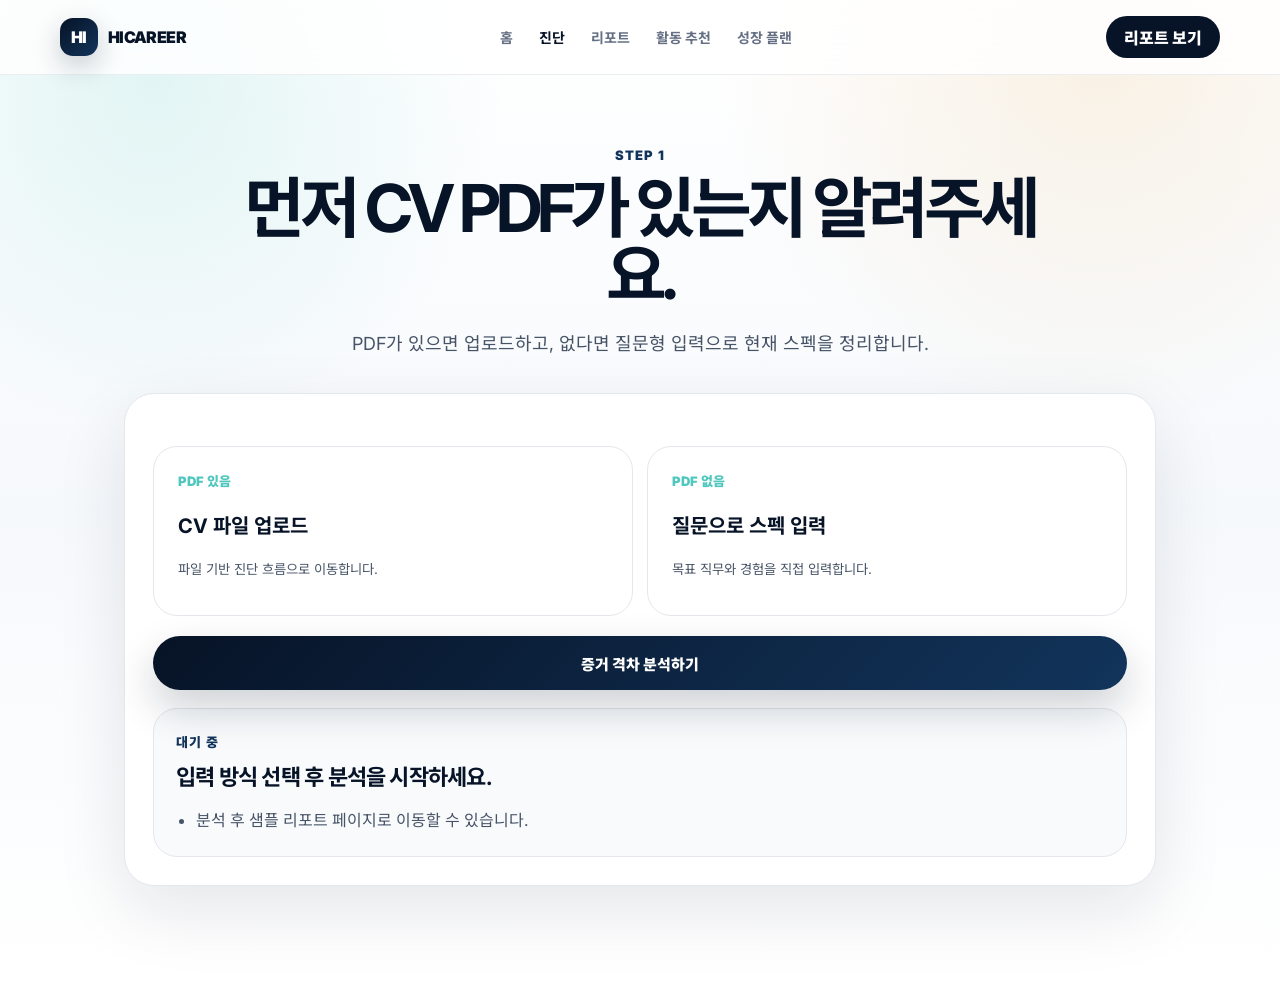
==== diagnosis.html @ 778fda03 "Split HICAREER into product pages" ====
<!doctype html>
<html lang="ko">
  <head>
    <meta charset="UTF-8" />
    <meta name="viewport" content="width=device-width, initial-scale=1.0" />
    <title>진단 시작 | HICAREER</title>
    <link rel="preconnect" href="https://fonts.googleapis.com" />
    <link rel="preconnect" href="https://fonts.gstatic.com" crossorigin />
    <link href="https://fonts.googleapis.com/css2?family=Inter:wght@400;500;600;700;800&family=Noto+Sans+KR:wght@400;500;700;800&display=swap" rel="stylesheet" />
    <link rel="stylesheet" href="styles.css" />
  </head>
  <body>
    <header class="site-header">
      <nav class="nav">
        <a class="brand" href="index.html"><span class="brand-mark">HI</span><span>HICAREER</span></a>
        <div class="nav-links">
          <a href="index.html">홈</a><a class="active" href="diagnosis.html">진단</a><a href="report.html">리포트</a><a href="opportunities.html">활동 추천</a><a href="plan.html">성장 플랜</a>
        </div>
        <a class="nav-cta" href="report.html">리포트 보기</a>
      </nav>
    </header>

    <main class="page-shell">
      <section class="page-title">
        <span class="eyebrow">Step 1</span>
        <h1>먼저 CV PDF가 있는지 알려주세요.</h1>
        <p>PDF가 있으면 업로드하고, 없다면 질문형 입력으로 현재 스펙을 정리합니다.</p>
      </section>

      <section class="diagnosis-panel">
        <div class="choice-grid" id="choiceGrid">
          <button class="choice-card" id="hasPdfButton" type="button"><span>PDF 있음</span><strong>CV 파일 업로드</strong><small>파일 기반 진단 흐름으로 이동합니다.</small></button>
          <button class="choice-card" id="noPdfButton" type="button"><span>PDF 없음</span><strong>질문으로 스펙 입력</strong><small>목표 직무와 경험을 직접 입력합니다.</small></button>
        </div>

        <div class="input-mode" id="pdfMode">
          <div class="mode-header"><div><span class="step-label">Step 2A</span><h3>CV PDF 업로드</h3></div><button class="text-button" id="backFromPdf" type="button">다시 선택</button></div>
          <label class="upload-box" for="cvFile"><input id="cvFile" type="file" accept="application/pdf,.pdf" /><span class="upload-icon">PDF</span><strong id="fileName">이력서 또는 CV 파일을 올려주세요.</strong><small>데모에서는 업로드 상태를 기준으로 다음 단계로 이동합니다.</small></label>
        </div>

        <div class="input-mode" id="manualMode">
          <div class="mode-header"><div><span class="step-label">Step 2B</span><h3>스펙 질문 입력</h3></div><button class="text-button" id="backFromManual" type="button">다시 선택</button></div>
          <div class="question-grid">
            <label>목표 직무<input id="roleInput" type="text" placeholder="예: AI 엔지니어, 프론트엔드 개발자, 마케터" /></label>
            <label>전공/교육<input id="educationInput" type="text" placeholder="예: 컴퓨터공학, 데이터 분석 부트캠프" /></label>
            <label>프로젝트·논문·오픈소스<textarea id="projectInput" placeholder="직무 역량을 증명하는 결과물과 성과를 적어주세요."></textarea></label>
            <label>인턴/실무 경험<textarea id="workInput" placeholder="회사, 역할, 기여도, 사용 도구, 정량 성과를 적어주세요."></textarea></label>
            <label>대외활동·공모전·봉사<textarea id="activityInput" placeholder="직무와 연결되는 활동, 수상, 운영 경험을 적어주세요."></textarea></label>
            <label>본인이 생각하는 강점<textarea id="strengthInput" placeholder="예: 빠른 학습, 실험 설계, 커뮤니케이션, 끈기"></textarea></label>
          </div>
        </div>

        <button class="button primary full" id="analyzeButton" type="button">증거 격차 분석하기</button>
        <div class="result-card" id="resultCard"><span class="result-label">대기 중</span><h3>입력 방식 선택 후 분석을 시작하세요.</h3><ul><li>분석 후 샘플 리포트 페이지로 이동할 수 있습니다.</li></ul></div>
      </section>
    </main>
    <script src="script.js"></script>
  </body>
</html>
---- styles.css ----
:root {
  --navy-950: #071326;
  --navy-900: #0b1f3a;
  --navy-800: #12345b;
  --blue-50: #eef6ff;
  --blue-100: #dceeff;
  --aqua: #50c7be;
  --gold: #d99f45;
  --rose: #f06f61;
  --ink: #101828;
  --body: #475467;
  --muted: #667085;
  --line: #e4e7ec;
  --surface: #ffffff;
  --soft: #f8fafc;
  --shadow: 0 24px 70px rgba(16, 24, 40, 0.1);
}

* {
  box-sizing: border-box;
}

html {
  scroll-behavior: smooth;
}

body {
  margin: 0;
  color: var(--ink);
  font-family: "Inter", "Noto Sans KR", sans-serif;
  background:
    radial-gradient(circle at 12% 8%, rgba(80, 199, 190, 0.16), transparent 22rem),
    radial-gradient(circle at 86% 5%, rgba(217, 159, 69, 0.14), transparent 24rem),
    linear-gradient(180deg, #ffffff 0%, #f6f9fc 52%, #ffffff 100%);
}

a {
  color: inherit;
  text-decoration: none;
}

button,
input,
textarea {
  font: inherit;
}

.site-header {
  position: sticky;
  top: 0;
  z-index: 10;
  padding: 16px 24px;
  background: rgba(255, 255, 255, 0.82);
  backdrop-filter: blur(18px);
  border-bottom: 1px solid rgba(228, 231, 236, 0.75);
}

.nav {
  display: flex;
  align-items: center;
  justify-content: space-between;
  max-width: 1160px;
  margin: 0 auto;
}

.brand,
.nav-links {
  display: flex;
  align-items: center;
}

.brand {
  gap: 10px;
  color: var(--navy-950);
  font-weight: 900;
  letter-spacing: -0.04em;
}

.brand-mark {
  display: grid;
  place-items: center;
  width: 38px;
  height: 38px;
  border-radius: 13px;
  color: #ffffff;
  background: linear-gradient(135deg, var(--navy-950), var(--navy-800));
  box-shadow: 0 10px 28px rgba(7, 19, 38, 0.22);
}

.nav-links {
  gap: 26px;
  color: var(--muted);
  font-size: 14px;
  font-weight: 700;
}

.nav-cta,
.button {
  display: inline-flex;
  align-items: center;
  justify-content: center;
  border: 0;
  border-radius: 999px;
  cursor: pointer;
  font-weight: 900;
}

.nav-cta {
  min-height: 42px;
  padding: 0 18px;
  color: #ffffff;
  background: var(--navy-950);
}

.page-section {
  max-width: 1160px;
  margin: 0 auto;
  padding: 88px 24px;
}

.hero {
  display: grid;
  justify-items: center;
  min-height: calc(100vh - 75px);
  align-content: center;
  text-align: center;
}

.hero-badge,
.eyebrow,
.step-label,
.result-label {
  display: inline-flex;
  width: fit-content;
  color: var(--navy-800);
  font-size: 13px;
  font-weight: 900;
  letter-spacing: 0.08em;
  text-transform: uppercase;
}

.hero-badge {
  margin-bottom: 22px;
  padding: 9px 14px;
  border: 1px solid var(--blue-100);
  border-radius: 999px;
  background: var(--blue-50);
}

h1,
h2,
h3,
p {
  margin: 0;
}

h1 {
  max-width: 930px;
  color: var(--navy-950);
  font-size: clamp(44px, 7vw, 84px);
  line-height: 1.02;
  letter-spacing: -0.075em;
}

h2 {
  color: var(--navy-950);
  font-size: clamp(30px, 4vw, 52px);
  line-height: 1.1;
  letter-spacing: -0.055em;
}

h3 {
  color: var(--navy-950);
  font-size: 22px;
  letter-spacing: -0.035em;
}

.hero > p,
.section-heading p,
.panel-copy {
  max-width: 780px;
  margin-top: 22px;
  color: var(--body);
  font-size: 18px;
  line-height: 1.75;
}

.hero-actions {
  display: flex;
  flex-wrap: wrap;
  justify-content: center;
  gap: 12px;
  margin-top: 32px;
}

.button {
  min-height: 54px;
  padding: 0 24px;
  font-size: 15px;
}

.button.primary {
  color: #ffffff;
  background: linear-gradient(135deg, var(--navy-950), var(--navy-800));
  box-shadow: 0 18px 42px rgba(7, 19, 38, 0.2);
}

.button.secondary {
  color: var(--navy-950);
  border: 1px solid var(--line);
  background: #ffffff;
}

.button.full {
  width: 100%;
  margin-top: 20px;
}

.hero-panel {
  display: grid;
  grid-template-columns: repeat(5, 1fr);
  gap: 10px;
  width: 100%;
  margin-top: 54px;
  padding: 14px;
  border: 1px solid var(--line);
  border-radius: 30px;
  background: rgba(255, 255, 255, 0.72);
  box-shadow: var(--shadow);
}

.hero-panel div {
  display: grid;
  gap: 10px;
  min-height: 120px;
  align-content: center;
  padding: 18px;
  border-radius: 22px;
  background: var(--soft);
}

.hero-panel strong {
  color: var(--aqua);
  font-size: 14px;
}

.hero-panel span {
  color: var(--navy-950);
  font-weight: 800;
}

.section-heading.center {
  display: grid;
  justify-items: center;
  margin: 0 auto 34px;
  text-align: center;
}

.stacked-cards {
  display: grid;
  gap: 18px;
}

.wide-card,
.flow-list article,
.diagnosis-panel,
.growth-grid article {
  border: 1px solid var(--line);
  border-radius: 30px;
  background: var(--surface);
  box-shadow: var(--shadow);
}

.wide-card {
  padding: 34px;
}

.wide-card span {
  display: inline-flex;
  margin-bottom: 14px;
  font-weight: 900;
}

.positive-card span {
  color: var(--aqua);
}

.caution-card span {
  color: var(--rose);
}

.wide-card p,
.flow-list p,
.growth-grid p,
.result-card li,
.upload-box small {
  color: var(--body);
  line-height: 1.7;
}

.wide-card p,
.flow-list p,
.growth-grid p {
  margin-top: 12px;
}

.flow-list {
  display: grid;
  gap: 16px;
}

.flow-list article {
  display: grid;
  grid-template-columns: 70px 220px 1fr;
  gap: 22px;
  align-items: center;
  padding: 24px;
}

.flow-list strong {
  display: grid;
  place-items: center;
  width: 52px;
  height: 52px;
  border-radius: 18px;
  color: #ffffff;
  background: var(--navy-950);
}

.demo-section {
  max-width: 980px;
}

.diagnosis-panel {
  padding: 28px;
}

.choice-grid {
  display: grid;
  grid-template-columns: repeat(2, 1fr);
  gap: 14px;
  margin-top: 24px;
}

.choice-card {
  display: grid;
  gap: 9px;
  min-height: 170px;
  padding: 24px;
  border: 1px solid var(--line);
  border-radius: 24px;
  text-align: left;
  cursor: pointer;
  background: #ffffff;
  transition: transform 160ms ease, border-color 160ms ease, box-shadow 160ms ease;
}

.choice-card:hover,
.choice-card.active {
  transform: translateY(-3px);
  border-color: rgba(80, 199, 190, 0.65);
  box-shadow: 0 18px 44px rgba(16, 24, 40, 0.12);
}

.choice-card span {
  color: var(--aqua);
  font-size: 13px;
  font-weight: 900;
}

.choice-card strong {
  color: var(--navy-950);
  font-size: 20px;
}

.choice-card small {
  color: var(--body);
  line-height: 1.6;
}

.input-mode {
  display: none;
  margin-top: 26px;
  padding-top: 26px;
  border-top: 1px solid var(--line);
}

.input-mode.active {
  display: block;
}

.mode-header {
  display: flex;
  align-items: start;
  justify-content: space-between;
  gap: 18px;
  margin-bottom: 18px;
}

.text-button {
  border: 0;
  color: var(--navy-800);
  cursor: pointer;
  font-weight: 900;
  background: transparent;
}

.upload-box {
  display: grid;
  place-items: center;
  gap: 10px;
  min-height: 230px;
  padding: 28px;
  border: 1px dashed rgba(18, 52, 91, 0.35);
  border-radius: 28px;
  text-align: center;
  cursor: pointer;
  background: linear-gradient(180deg, var(--soft), #ffffff);
}

.upload-box input {
  position: absolute;
  width: 1px;
  height: 1px;
  opacity: 0;
  pointer-events: none;
}

.upload-icon {
  display: grid;
  place-items: center;
  width: 70px;
  height: 86px;
  border-radius: 18px;
  color: #ffffff;
  font-weight: 900;
  background: linear-gradient(135deg, var(--navy-950), var(--navy-800));
}

label {
  display: block;
  color: var(--navy-950);
  font-weight: 900;
}

input,
textarea {
  width: 100%;
  margin-top: 8px;
  border: 1px solid var(--line);
  border-radius: 18px;
  outline: none;
  color: var(--ink);
  background: #ffffff;
}

input {
  min-height: 52px;
  padding: 0 16px;
}

textarea {
  min-height: 112px;
  resize: vertical;
  padding: 16px;
  line-height: 1.65;
}

input:focus,
textarea:focus {
  border-color: rgba(80, 199, 190, 0.8);
  box-shadow: 0 0 0 4px rgba(80, 199, 190, 0.13);
}

.question-grid {
  display: grid;
  gap: 14px;
}

.result-card {
  margin-top: 18px;
  padding: 22px;
  border: 1px solid var(--line);
  border-radius: 24px;
  background: var(--soft);
}

.result-card h3 {
  margin-top: 8px;
}

.result-card ul {
  display: grid;
  gap: 10px;
  margin: 16px 0 0;
  padding-left: 20px;
}

.result-card strong {
  color: var(--navy-950);
}

.growth-grid {
  display: grid;
  grid-template-columns: repeat(3, 1fr);
  gap: 18px;
}

.growth-grid article {
  padding: 28px;
}

.footer {
  display: flex;
  justify-content: space-between;
  max-width: 1160px;
  margin: 0 auto;
  padding: 34px 24px 48px;
  color: var(--muted);
  border-top: 1px solid var(--line);
}

.footer p {
  color: var(--navy-950);
  font-weight: 900;
}

@media (max-width: 900px) {
  .nav-links {
    display: none;
  }

  .hero-panel,
  .choice-grid,
  .growth-grid {
    grid-template-columns: 1fr;
  }

  .flow-list article {
    grid-template-columns: 1fr;
  }
}

@media (max-width: 560px) {
  .site-header {
    padding: 12px 14px;
  }

  .nav-cta {
    display: none;
  }

  .page-section {
    padding: 62px 18px;
  }

  h1 {
    font-size: 42px;
  }

  .mode-header,
  .footer {
    display: grid;
    gap: 10px;
  }
}

.page-shell {
  max-width: 1080px;
  margin: 0 auto;
  padding: 72px 24px 96px;
}

.page-title {
  display: grid;
  justify-items: center;
  margin-bottom: 34px;
  text-align: center;
}

.page-title h1 {
  max-width: 850px;
  margin-top: 12px;
  font-size: clamp(38px, 6vw, 66px);
}

.page-title p {
  max-width: 760px;
  margin-top: 18px;
  color: var(--body);
  font-size: 18px;
  line-height: 1.75;
}

.compact-section {
  padding-top: 24px;
}

.nav-links a.active {
  color: var(--navy-950);
}

.report-grid,
.opportunity-grid,
.plan-board {
  display: grid;
  gap: 18px;
}

.report-grid {
  grid-template-columns: repeat(2, 1fr);
  margin-bottom: 18px;
}

.metric-card,
.opportunity-card,
.plan-board article,
.completion-card {
  border: 1px solid var(--line);
  border-radius: 30px;
  background: var(--surface);
  box-shadow: var(--shadow);
}

.metric-card {
  padding: 30px;
}

.metric-card span,
.plan-board span {
  color: var(--aqua);
  font-size: 13px;
  font-weight: 900;
  letter-spacing: 0.08em;
  text-transform: uppercase;
}

.metric-card strong {
  display: block;
  margin-top: 10px;
  color: var(--navy-950);
  font-size: 46px;
  letter-spacing: -0.06em;
}

.metric-card p,
.opportunity-card p,
.plan-board p,
.completion-card p {
  margin-top: 12px;
  color: var(--body);
  line-height: 1.7;
}

.opportunity-grid {
  grid-template-columns: repeat(2, 1fr);
}

.opportunity-card {
  padding: 28px;
}

.fit {
  display: inline-flex;
  margin-bottom: 20px;
  padding: 7px 10px;
  border-radius: 999px;
  font-size: 13px;
  font-weight: 900;
}

.fit.high {
  color: #03665f;
  background: rgba(80, 199, 190, 0.16);
}

.fit.mid {
  color: #8a560d;
  background: rgba(217, 159, 69, 0.18);
}

.opportunity-card ul {
  display: grid;
  gap: 8px;
  margin: 14px 0 0;
  padding-left: 18px;
  color: var(--body);
  line-height: 1.65;
}

.plan-board {
  grid-template-columns: repeat(2, 1fr);
}

.plan-board article {
  padding: 28px;
}

.plan-board h3 {
  margin-top: 12px;
}

.completion-card {
  display: grid;
  justify-items: start;
  gap: 18px;
  margin-top: 18px;
  padding: 34px;
  background: linear-gradient(135deg, #ffffff, var(--blue-50));
}

.next-actions {
  display: flex;
  flex-wrap: wrap;
  justify-content: center;
  gap: 12px;
  margin-top: 24px;
}

@media (max-width: 900px) {
  .report-grid,
  .opportunity-grid,
  .plan-board {
    grid-template-columns: 1fr;
  }
}
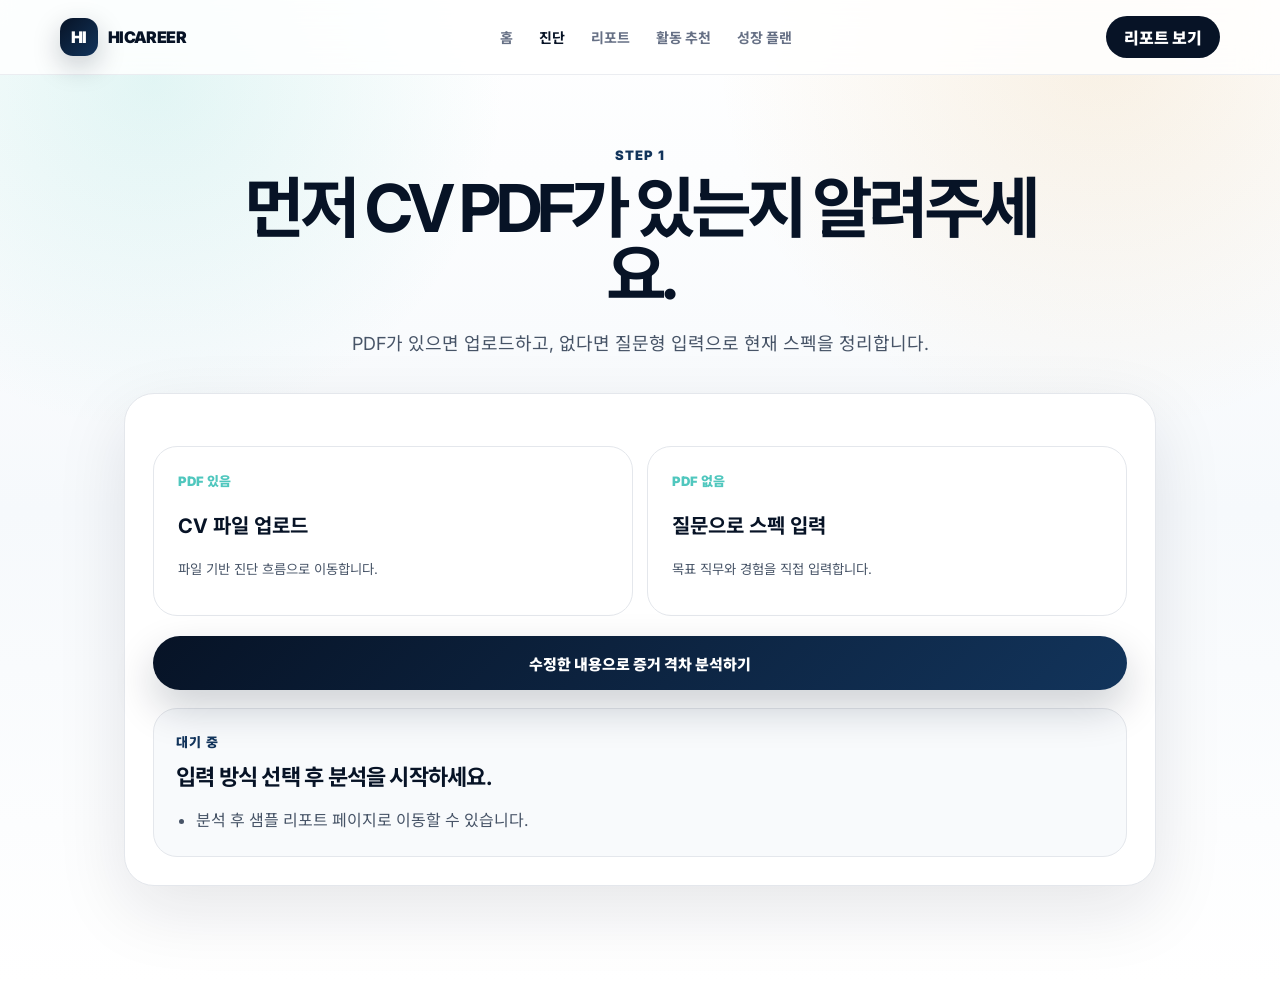
==== commit d68d9f91: "Map extracted PDF text into editable fields" ====
--- a/diagnosis.html
+++ b/diagnosis.html
@@ -35,7 +35,9 @@
 
         <div class="input-mode" id="pdfMode">
           <div class="mode-header"><div><span class="step-label">Step 2A</span><h3>CV PDF 업로드</h3></div><button class="text-button" id="backFromPdf" type="button">다시 선택</button></div>
-          <label class="upload-box" for="cvFile"><input id="cvFile" type="file" accept="application/pdf,.pdf" /><span class="upload-icon">PDF</span><strong id="fileName">이력서 또는 CV 파일을 올려주세요.</strong><small>데모에서는 업로드 상태를 기준으로 다음 단계로 이동합니다.</small></label>
+          <label class="role-field">목표 직무<input id="pdfRoleInput" type="text" placeholder="예: AI 인턴, 프론트엔드 신입, 데이터 분석가" /></label>
+          <label class="upload-box" for="cvFile"><input id="cvFile" type="file" accept="application/pdf,.pdf" /><span class="upload-icon">PDF</span><strong id="fileName">이력서 또는 CV 파일을 올려주세요.</strong><small>먼저 PDF를 텍스트로 변환하고 질문 입력칸에 자동 매핑합니다.</small></label>
+          <button class="button secondary full" id="extractButton" type="button">PDF 텍스트 추출해서 입력칸 채우기</button>
         </div>
 
         <div class="input-mode" id="manualMode">
@@ -47,10 +49,11 @@
             <label>인턴/실무 경험<textarea id="workInput" placeholder="회사, 역할, 기여도, 사용 도구, 정량 성과를 적어주세요."></textarea></label>
             <label>대외활동·공모전·봉사<textarea id="activityInput" placeholder="직무와 연결되는 활동, 수상, 운영 경험을 적어주세요."></textarea></label>
             <label>본인이 생각하는 강점<textarea id="strengthInput" placeholder="예: 빠른 학습, 실험 설계, 커뮤니케이션, 끈기"></textarea></label>
+            <label>기타 / 원문에서 더 반영할 내용<textarea id="extraInput" placeholder="PDF에서 추출된 원문, 링크, 기술스택, 수상 세부 내용 등을 자유롭게 수정하세요."></textarea></label>
           </div>
         </div>
 
-        <button class="button primary full" id="analyzeButton" type="button">증거 격차 분석하기</button>
+        <button class="button primary full" id="analyzeButton" type="button">수정한 내용으로 증거 격차 분석하기</button>
         <div class="result-card" id="resultCard"><span class="result-label">대기 중</span><h3>입력 방식 선택 후 분석을 시작하세요.</h3><ul><li>분석 후 샘플 리포트 페이지로 이동할 수 있습니다.</li></ul></div>
       </section>
     </main>
--- a/styles.css
+++ b/styles.css
@@ -724,3 +724,541 @@
     grid-template-columns: 1fr;
   }
 }
+
+.section-heading.between {
+  display: flex;
+  align-items: end;
+  justify-content: space-between;
+  gap: 24px;
+  margin-bottom: 24px;
+}
+
+.section-heading.between p {
+  max-width: 680px;
+}
+
+.jobs-section {
+  padding-top: 40px;
+}
+
+.job-toolbar {
+  display: flex;
+  flex-wrap: wrap;
+  gap: 10px;
+  margin-bottom: 18px;
+}
+
+.job-filter {
+  min-height: 40px;
+  padding: 0 15px;
+  border: 1px solid var(--line);
+  border-radius: 999px;
+  color: var(--body);
+  cursor: pointer;
+  font-weight: 800;
+  background: #ffffff;
+}
+
+.job-filter.active {
+  color: #ffffff;
+  border-color: var(--navy-950);
+  background: var(--navy-950);
+}
+
+.jobs-grid {
+  display: grid;
+  grid-template-columns: repeat(3, 1fr);
+  gap: 16px;
+}
+
+.job-card {
+  display: grid;
+  gap: 12px;
+  min-height: 300px;
+  padding: 24px;
+  border: 1px solid var(--line);
+  border-radius: 28px;
+  background: #ffffff;
+  box-shadow: var(--shadow);
+}
+
+.job-card-top {
+  display: flex;
+  align-items: center;
+  justify-content: space-between;
+  gap: 12px;
+}
+
+.deadline {
+  color: var(--rose);
+  font-size: 13px;
+  font-weight: 900;
+}
+
+.company {
+  color: var(--navy-950);
+  font-weight: 800;
+}
+
+.job-meta,
+.job-reason {
+  color: var(--body);
+  line-height: 1.65;
+}
+
+.skill-row {
+  display: flex;
+  flex-wrap: wrap;
+  gap: 8px;
+}
+
+.skill-row span {
+  padding: 7px 10px;
+  border-radius: 999px;
+  color: var(--navy-800);
+  font-size: 13px;
+  font-weight: 800;
+  background: var(--blue-50);
+}
+
+.job-card a {
+  align-self: end;
+  color: var(--navy-800);
+  font-weight: 900;
+}
+
+.job-card.skeleton {
+  min-height: 300px;
+  background:
+    linear-gradient(90deg, transparent, rgba(255, 255, 255, 0.7), transparent),
+    linear-gradient(var(--soft), var(--soft));
+  background-size: 220px 100%, 100% 100%;
+  background-position: -220px 0, 0 0;
+  animation: loading 1.2s infinite;
+}
+
+@keyframes loading {
+  to {
+    background-position: calc(100% + 220px) 0, 0 0;
+  }
+}
+
+@media (max-width: 900px) {
+  .section-heading.between {
+    display: grid;
+    align-items: start;
+  }
+
+  .jobs-grid {
+    grid-template-columns: 1fr;
+  }
+}
+
+
+.job-source {
+  width: fit-content;
+  padding: 6px 9px;
+  border-radius: 999px;
+  color: var(--navy-800);
+  font-size: 12px;
+  font-weight: 900;
+  background: var(--blue-50);
+}
+
+.job-search-panel {
+  display: grid;
+  gap: 10px;
+  margin-bottom: 18px;
+  padding: 18px;
+  border: 1px solid var(--line);
+  border-radius: 26px;
+  background: #ffffff;
+  box-shadow: 0 14px 40px rgba(16, 24, 40, 0.07);
+}
+
+.job-search-panel label {
+  margin: 0;
+}
+
+.job-search-box {
+  display: grid;
+  grid-template-columns: 1fr auto;
+  gap: 10px;
+}
+
+.job-search-box input {
+  margin-top: 0;
+}
+
+.job-search-panel p {
+  color: var(--body);
+  font-size: 14px;
+  line-height: 1.6;
+}
+
+.jobs-grid.live-scroll {
+  max-height: 720px;
+  overflow-y: auto;
+  padding: 4px 8px 8px 0;
+  scroll-behavior: smooth;
+}
+
+.jobs-grid.live-scroll::-webkit-scrollbar {
+  width: 10px;
+}
+
+.jobs-grid.live-scroll::-webkit-scrollbar-thumb {
+  border-radius: 999px;
+  background: var(--blue-100);
+}
+
+.empty-card {
+  grid-column: 1 / -1;
+  padding: 32px;
+  border: 1px solid var(--line);
+  border-radius: 28px;
+  text-align: center;
+  background: #ffffff;
+  box-shadow: var(--shadow);
+}
+
+.empty-card p {
+  margin-top: 10px;
+  color: var(--body);
+}
+
+@media (max-width: 560px) {
+  .job-search-box {
+    grid-template-columns: 1fr;
+  }
+}
+
+.role-field {
+  margin-bottom: 14px;
+}
+
+.analysis-loading {
+  display: flex;
+  gap: 8px;
+  margin-top: 18px;
+}
+
+.analysis-loading span {
+  width: 10px;
+  height: 10px;
+  border-radius: 999px;
+  background: var(--aqua);
+  animation: pulse 900ms infinite ease-in-out;
+}
+
+.analysis-loading span:nth-child(2) {
+  animation-delay: 120ms;
+}
+
+.analysis-loading span:nth-child(3) {
+  animation-delay: 240ms;
+}
+
+@keyframes pulse {
+  0%, 100% {
+    opacity: 0.28;
+    transform: translateY(0);
+  }
+
+  50% {
+    opacity: 1;
+    transform: translateY(-4px);
+  }
+}
+
+.summary-grid {
+  display: grid;
+  grid-template-columns: repeat(3, 1fr);
+  gap: 10px;
+  margin-top: 18px;
+}
+
+.summary-grid div {
+  display: grid;
+  gap: 4px;
+  padding: 16px;
+  border: 1px solid var(--line);
+  border-radius: 18px;
+  background: #ffffff;
+}
+
+.summary-grid strong {
+  color: var(--navy-950);
+  font-size: 26px;
+}
+
+.summary-grid span {
+  color: var(--body);
+  font-size: 13px;
+  font-weight: 800;
+}
+
+.analysis-block {
+  margin-top: 18px;
+}
+
+.analysis-block h4,
+.ranked-job-card h4 {
+  margin: 0;
+  color: var(--navy-950);
+  font-size: 18px;
+}
+
+.ranked-jobs {
+  display: grid;
+  gap: 14px;
+  margin-top: 20px;
+}
+
+.ranked-job-card {
+  display: grid;
+  gap: 10px;
+  padding: 20px;
+  border: 1px solid var(--line);
+  border-radius: 22px;
+  background: #ffffff;
+}
+
+.fit-list {
+  display: grid;
+  gap: 7px;
+  margin: 6px 0 0;
+  padding-left: 18px;
+  color: var(--body);
+  line-height: 1.6;
+}
+
+.gap-copy {
+  color: var(--body);
+  line-height: 1.65;
+}
+
+.gap-copy strong {
+  color: var(--navy-950);
+}
+
+button:disabled {
+  cursor: wait;
+  opacity: 0.72;
+}
+
+@media (max-width: 560px) {
+  .summary-grid {
+    grid-template-columns: 1fr;
+  }
+}
+
+.extract-meta {
+  margin-top: 12px;
+  color: var(--muted);
+  font-size: 13px;
+  font-weight: 800;
+}
+
+.agent-section {
+  display: grid;
+  gap: 18px;
+  margin-top: 22px;
+  padding-top: 22px;
+  border-top: 1px solid var(--line);
+}
+
+.agent-header h4,
+.agent-grid h4,
+.opportunity-list h4,
+.weekly-plan h4,
+.ranked-jobs > h4 {
+  margin: 6px 0 0;
+  color: var(--navy-950);
+  font-size: 18px;
+}
+
+.agent-trace {
+  display: grid;
+  gap: 10px;
+}
+
+.agent-trace article {
+  display: grid;
+  grid-template-columns: 92px 1fr;
+  gap: 8px 14px;
+  padding: 14px;
+  border: 1px solid var(--line);
+  border-radius: 18px;
+  background: #ffffff;
+}
+
+.agent-trace span {
+  color: var(--aqua);
+  font-size: 12px;
+  font-weight: 900;
+}
+
+.agent-trace strong {
+  color: var(--navy-950);
+}
+
+.agent-trace p {
+  grid-column: 2;
+  color: var(--body);
+  font-size: 14px;
+  line-height: 1.55;
+}
+
+.agent-grid {
+  display: grid;
+  grid-template-columns: repeat(2, 1fr);
+  gap: 14px;
+}
+
+.agent-grid article,
+.opportunity-mini-card {
+  padding: 18px;
+  border: 1px solid var(--line);
+  border-radius: 20px;
+  background: #ffffff;
+}
+
+.opportunity-list {
+  display: grid;
+  gap: 12px;
+}
+
+.opportunity-mini-card {
+  display: grid;
+  gap: 10px;
+}
+
+.opportunity-mini-card strong {
+  color: var(--navy-950);
+}
+
+.opportunity-mini-card p,
+.opportunity-mini-card small,
+.action-check small,
+.action-check em {
+  color: var(--body);
+  line-height: 1.55;
+}
+
+.opportunity-mini-card a {
+  color: var(--navy-800);
+  font-weight: 900;
+}
+
+.weekly-plan {
+  display: grid;
+  gap: 10px;
+}
+
+.action-check {
+  display: grid;
+  grid-template-columns: auto 1fr;
+  gap: 12px;
+  align-items: start;
+  padding: 16px;
+  border: 1px solid var(--line);
+  border-radius: 18px;
+  background: #ffffff;
+}
+
+.action-check input {
+  width: 18px;
+  min-height: 18px;
+  margin-top: 3px;
+}
+
+.action-check span {
+  display: grid;
+  gap: 5px;
+}
+
+.action-check strong {
+  color: var(--navy-950);
+}
+
+.action-check em {
+  font-style: normal;
+}
+
+@media (max-width: 700px) {
+  .agent-grid,
+  .agent-trace article {
+    grid-template-columns: 1fr;
+  }
+
+  .agent-trace p {
+    grid-column: auto;
+  }
+}
+
+.llm-report {
+  display: grid;
+  gap: 16px;
+  margin-top: 20px;
+  padding: 22px;
+  border: 1px solid rgba(80, 199, 190, 0.35);
+  border-radius: 24px;
+  background: linear-gradient(135deg, #ffffff, var(--blue-50));
+}
+
+.llm-report h4,
+.llm-report h5 {
+  margin: 0;
+  color: var(--navy-950);
+}
+
+.llm-report p,
+.llm-report small {
+  color: var(--body);
+  line-height: 1.65;
+}
+
+.llm-grid {
+  display: grid;
+  grid-template-columns: repeat(2, 1fr);
+  gap: 14px;
+}
+
+.llm-grid article,
+.llm-section article {
+  padding: 16px;
+  border: 1px solid var(--line);
+  border-radius: 18px;
+  background: #ffffff;
+}
+
+.llm-section {
+  display: grid;
+  gap: 10px;
+}
+
+.llm-section article {
+  display: grid;
+  gap: 6px;
+}
+
+.profile-prompt {
+  padding: 14px;
+  border-radius: 16px;
+  background: rgba(80, 199, 190, 0.12);
+}
+
+@media (max-width: 700px) {
+  .llm-grid {
+    grid-template-columns: 1fr;
+  }
+}
+
+#extractButton {
+  margin-top: 14px;
+}
+
+.question-grid textarea#extraInput {
+  min-height: 180px;
+}
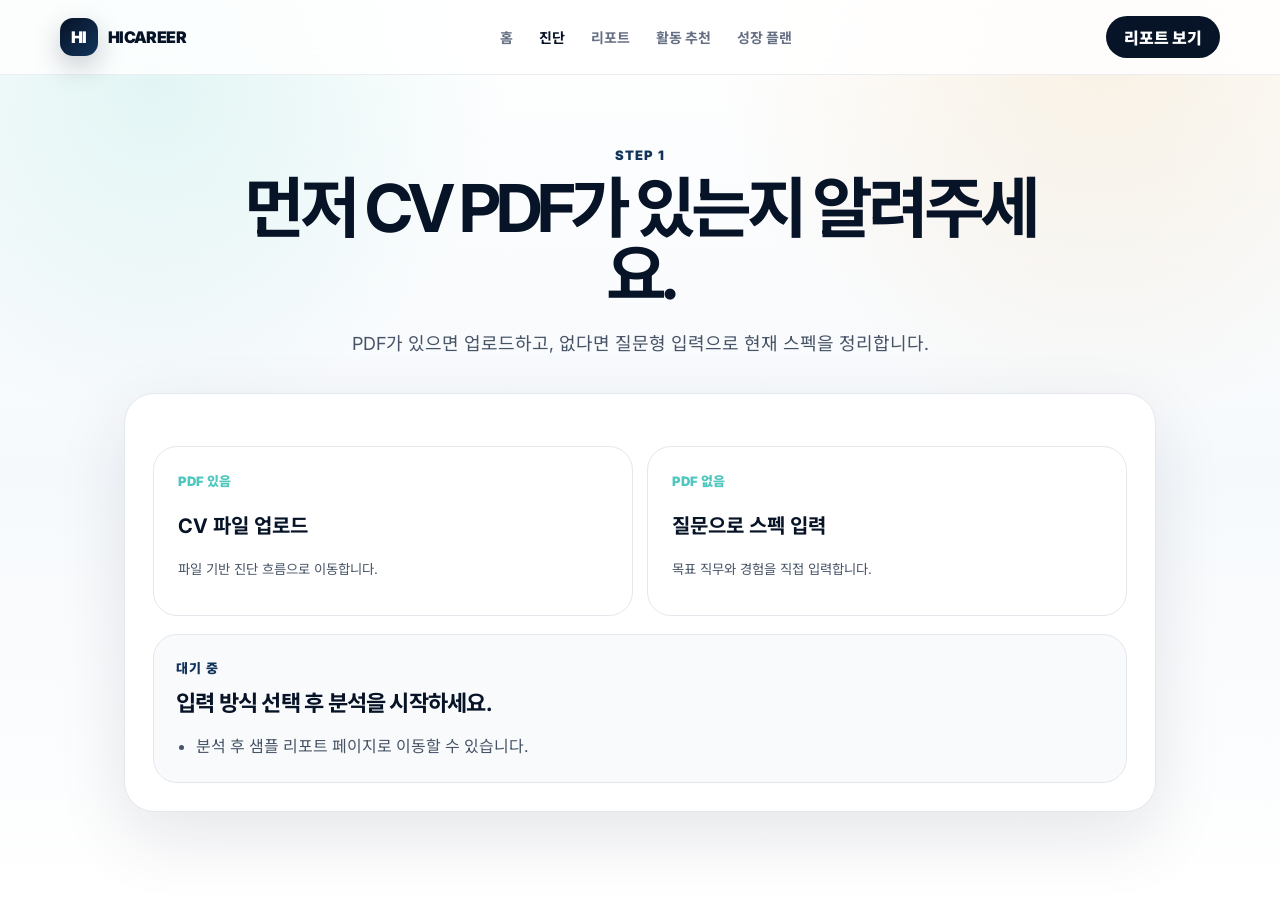
==== commit ed72b455: "Hide analysis button during PDF mapping" ====
--- a/diagnosis.html
+++ b/diagnosis.html
@@ -36,8 +36,8 @@
         <div class="input-mode" id="pdfMode">
           <div class="mode-header"><div><span class="step-label">Step 2A</span><h3>CV PDF 업로드</h3></div><button class="text-button" id="backFromPdf" type="button">다시 선택</button></div>
           <label class="role-field">목표 직무<input id="pdfRoleInput" type="text" placeholder="예: AI 인턴, 프론트엔드 신입, 데이터 분석가" /></label>
-          <label class="upload-box" for="cvFile"><input id="cvFile" type="file" accept="application/pdf,.pdf" /><span class="upload-icon">PDF</span><strong id="fileName">이력서 또는 CV 파일을 올려주세요.</strong><small>먼저 PDF를 텍스트로 변환하고 질문 입력칸에 자동 매핑합니다.</small></label>
-          <button class="button secondary full" id="extractButton" type="button">PDF 텍스트 추출해서 입력칸 채우기</button>
+          <label class="upload-box" for="cvFile"><input id="cvFile" type="file" accept="application/pdf,.pdf" /><span class="upload-icon">PDF</span><strong id="fileName">이력서 또는 CV 파일을 올려주세요.</strong><small>LLM이 PDF를 직접 읽고 질문 입력칸에 들어갈 bullet point로 정리합니다.</small></label>
+          <button class="button secondary full" id="extractButton" type="button">LLM으로 PDF 정리해서 입력칸 채우기</button>
         </div>
 
         <div class="input-mode" id="manualMode">
@@ -53,7 +53,7 @@
           </div>
         </div>
 
-        <button class="button primary full" id="analyzeButton" type="button">수정한 내용으로 증거 격차 분석하기</button>
+        <button class="button primary full hidden" id="analyzeButton" type="button">수정한 내용으로 증거 격차 분석하기</button>
         <div class="result-card" id="resultCard"><span class="result-label">대기 중</span><h3>입력 방식 선택 후 분석을 시작하세요.</h3><ul><li>분석 후 샘플 리포트 페이지로 이동할 수 있습니다.</li></ul></div>
       </section>
     </main>
--- a/styles.css
+++ b/styles.css
@@ -1262,3 +1262,8 @@
 .question-grid textarea#extraInput {
   min-height: 180px;
 }
+
+
+.hidden {
+  display: none !important;
+}
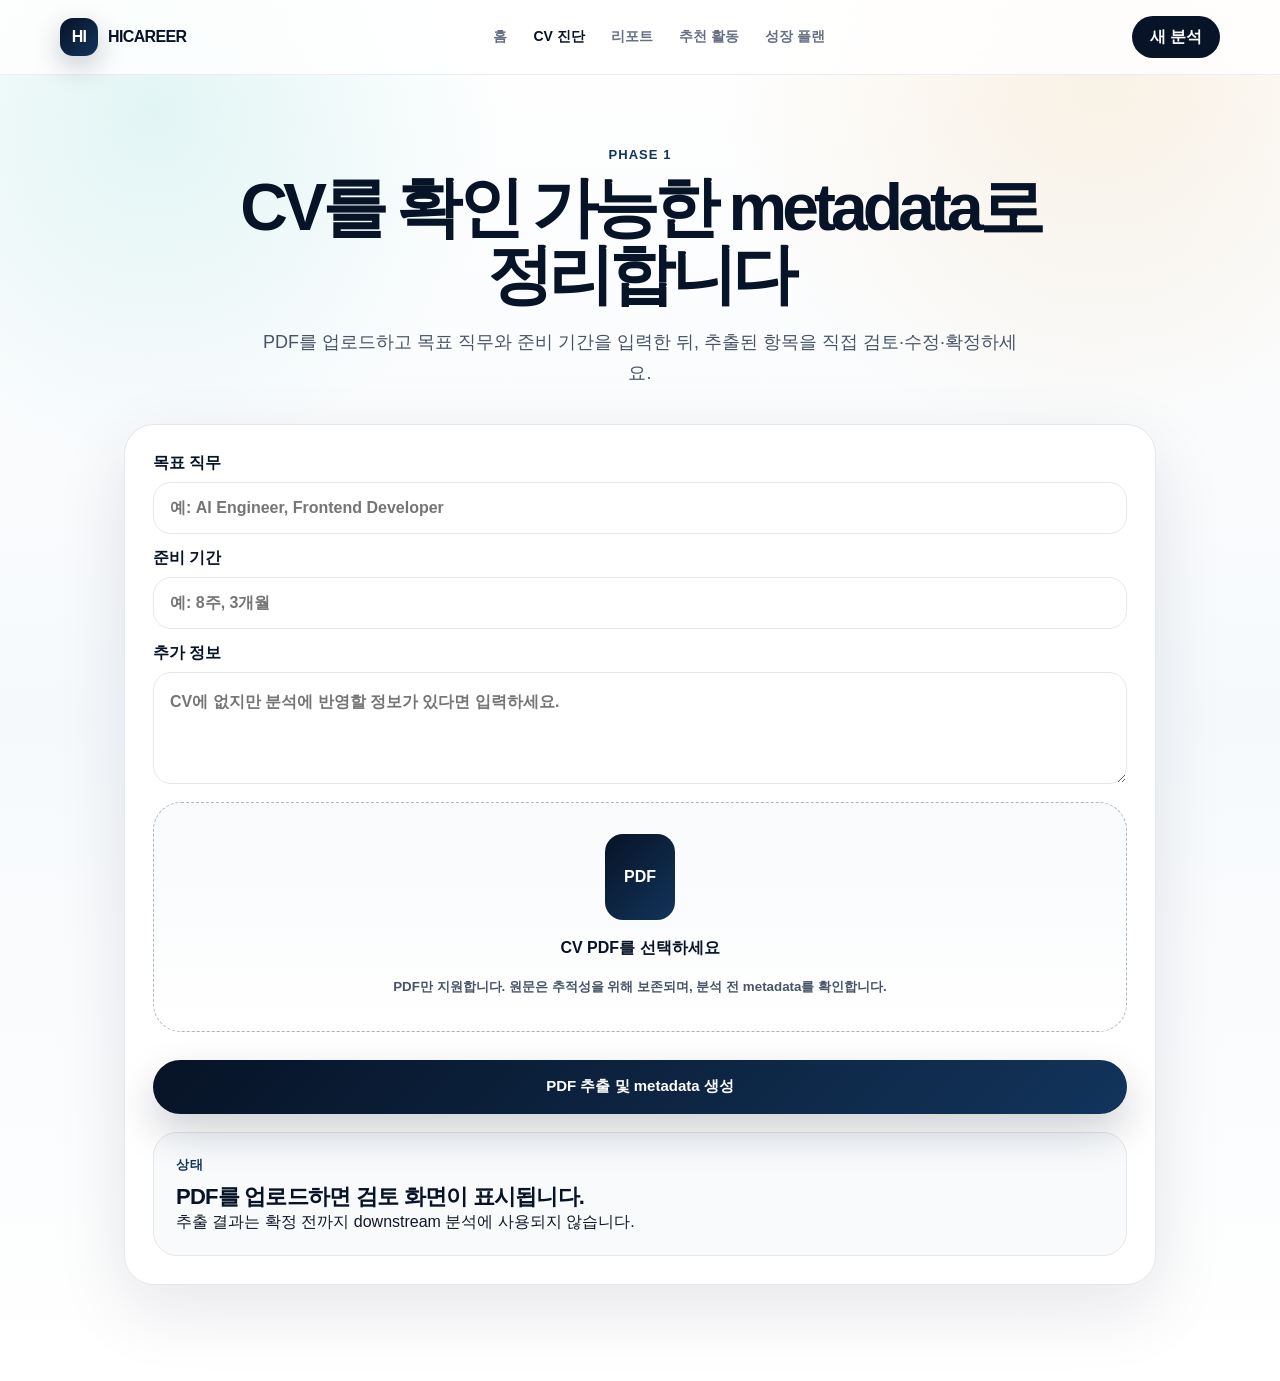
==== commit c80a91de: "Implement metadata workflow and agent handoff UI" ====
--- a/diagnosis.html
+++ b/diagnosis.html
@@ -3,10 +3,9 @@
   <head>
     <meta charset="UTF-8" />
     <meta name="viewport" content="width=device-width, initial-scale=1.0" />
-    <title>진단 시작 | HICAREER</title>
+    <title>CV Metadata Review | HICAREER</title>
     <link rel="preconnect" href="https://fonts.googleapis.com" />
     <link rel="preconnect" href="https://fonts.gstatic.com" crossorigin />
-    <link href="https://fonts.googleapis.com/css2?family=Inter:wght@400;500;600;700;800&family=Noto+Sans+KR:wght@400;500;700;800&display=swap" rel="stylesheet" />
     <link rel="stylesheet" href="styles.css" />
   </head>
   <body>
@@ -14,47 +13,71 @@
       <nav class="nav">
         <a class="brand" href="index.html"><span class="brand-mark">HI</span><span>HICAREER</span></a>
         <div class="nav-links">
-          <a href="index.html">홈</a><a class="active" href="diagnosis.html">진단</a><a href="report.html">리포트</a><a href="opportunities.html">활동 추천</a><a href="plan.html">성장 플랜</a>
+          <a href="index.html">홈</a>
+          <a class="active" href="diagnosis.html">CV 진단</a>
+          <a href="report.html">리포트</a>
+          <a href="opportunities.html">추천 활동</a>
+          <a href="plan.html">성장 플랜</a>
         </div>
-        <a class="nav-cta" href="report.html">리포트 보기</a>
+        <a class="nav-cta" href="diagnosis.html">새 분석</a>
       </nav>
     </header>
-
     <main class="page-shell">
       <section class="page-title">
-        <span class="eyebrow">Step 1</span>
-        <h1>먼저 CV PDF가 있는지 알려주세요.</h1>
-        <p>PDF가 있으면 업로드하고, 없다면 질문형 입력으로 현재 스펙을 정리합니다.</p>
+        <span class="eyebrow">Phase 1</span>
+        <h1>CV를 확인 가능한 metadata로 정리합니다</h1>
+        <p>PDF를 업로드하고 목표 직무와 준비 기간을 입력한 뒤, 추출된 항목을 직접 검토·수정·확정하세요.</p>
       </section>
-
       <section class="diagnosis-panel">
-        <div class="choice-grid" id="choiceGrid">
-          <button class="choice-card" id="hasPdfButton" type="button"><span>PDF 있음</span><strong>CV 파일 업로드</strong><small>파일 기반 진단 흐름으로 이동합니다.</small></button>
-          <button class="choice-card" id="noPdfButton" type="button"><span>PDF 없음</span><strong>질문으로 스펙 입력</strong><small>목표 직무와 경험을 직접 입력합니다.</small></button>
+        <form id="workflowForm" class="question-grid">
+          <label>목표 직무<input id="preferredRole" name="preferred_role" required placeholder="예: AI Engineer, Frontend Developer" /></label>
+          <label>준비 기간<input id="preparationPeriod" name="preparation_period" required placeholder="예: 8주, 3개월" /></label>
+          <label>추가 정보<textarea id="additionalInformation" name="additional_information" placeholder="CV에 없지만 분석에 반영할 정보가 있다면 입력하세요."></textarea></label>
+          <label class="upload-box" for="cvFile">
+            <input id="cvFile" name="cv_file" type="file" accept="application/pdf,.pdf" required />
+            <span class="upload-icon">PDF</span>
+            <strong id="fileName">CV PDF를 선택하세요</strong>
+            <small>PDF만 지원합니다. 원문은 추적성을 위해 보존되며, 분석 전 metadata를 확인합니다.</small>
+          </label>
+          <button class="button primary full" type="submit" id="extractButton">PDF 추출 및 metadata 생성</button>
+        </form>
+        <div id="statusCard" class="result-card">
+          <span class="result-label">상태</span>
+          <h3 id="statusTitle">PDF를 업로드하면 검토 화면이 표시됩니다.</h3>
+          <p id="statusText">추출 결과는 확정 전까지 downstream 분석에 사용되지 않습니다.</p>
         </div>
-
-        <div class="input-mode" id="pdfMode">
-          <div class="mode-header"><div><span class="step-label">Step 2A</span><h3>CV PDF 업로드</h3></div><button class="text-button" id="backFromPdf" type="button">다시 선택</button></div>
-          <label class="role-field">목표 직무<input id="pdfRoleInput" type="text" placeholder="예: AI 인턴, 프론트엔드 신입, 데이터 분석가" /></label>
-          <label class="upload-box" for="cvFile"><input id="cvFile" type="file" accept="application/pdf,.pdf" /><span class="upload-icon">PDF</span><strong id="fileName">이력서 또는 CV 파일을 올려주세요.</strong><small>LLM이 PDF를 직접 읽고 질문 입력칸에 들어갈 bullet point로 정리합니다.</small></label>
-          <button class="button secondary full" id="extractButton" type="button">LLM으로 PDF 정리해서 입력칸 채우기</button>
-        </div>
-
-        <div class="input-mode" id="manualMode">
-          <div class="mode-header"><div><span class="step-label">Step 2B</span><h3>스펙 질문 입력</h3></div><button class="text-button" id="backFromManual" type="button">다시 선택</button></div>
-          <div class="question-grid">
-            <label>목표 직무<input id="roleInput" type="text" placeholder="예: AI 엔지니어, 프론트엔드 개발자, 마케터" /></label>
-            <label>전공/교육<input id="educationInput" type="text" placeholder="예: 컴퓨터공학, 데이터 분석 부트캠프" /></label>
-            <label>프로젝트·논문·오픈소스<textarea id="projectInput" placeholder="직무 역량을 증명하는 결과물과 성과를 적어주세요."></textarea></label>
-            <label>인턴/실무 경험<textarea id="workInput" placeholder="회사, 역할, 기여도, 사용 도구, 정량 성과를 적어주세요."></textarea></label>
-            <label>대외활동·공모전·봉사<textarea id="activityInput" placeholder="직무와 연결되는 활동, 수상, 운영 경험을 적어주세요."></textarea></label>
-            <label>본인이 생각하는 강점<textarea id="strengthInput" placeholder="예: 빠른 학습, 실험 설계, 커뮤니케이션, 끈기"></textarea></label>
-            <label>기타 / 원문에서 더 반영할 내용<textarea id="extraInput" placeholder="PDF에서 추출된 원문, 링크, 기술스택, 수상 세부 내용 등을 자유롭게 수정하세요."></textarea></label>
+        <section id="reviewSection" class="hidden">
+          <div class="section-heading between">
+            <div>
+              <span class="eyebrow">Metadata Review</span>
+              <h2>추출된 정보를 확인하세요</h2>
+              <p>각 항목의 출처와 provenance를 확인하고 잘못된 항목은 수정하거나 삭제하세요.</p>
+            </div>
+            <span id="revisionLabel" class="job-source"></span>
           </div>
-        </div>
-
-        <button class="button primary full hidden" id="analyzeButton" type="button">수정한 내용으로 증거 격차 분석하기</button>
-        <div class="result-card" id="resultCard"><span class="result-label">대기 중</span><h3>입력 방식 선택 후 분석을 시작하세요.</h3><ul><li>분석 후 샘플 리포트 페이지로 이동할 수 있습니다.</li></ul></div>
+          <div id="metadataPreferences" class="result-card"></div>
+          <div id="metadataGroups" class="stacked-cards"></div>
+          <div id="discussionPanel" class="orchestration-panel hidden"></div>
+          <form id="addItemForm" class="result-card question-grid">
+            <h3>누락된 정보 추가</h3>
+            <label>카테고리<select id="newCategory">
+              <option value="activities_and_career_experience">Activities and career experience</option>
+              <option value="awards">Awards</option>
+              <option value="leadership_and_contribution">Leadership and contribution</option>
+              <option value="volunteering_and_contribution">Volunteering and contribution</option>
+              <option value="language_proficiency">Language proficiency</option>
+              <option value="certifications_and_credentials">Certifications and credentials</option>
+              <option value="projects">Projects</option>
+              <option value="research">Research</option>
+              <option value="technical_skills">Technical skills</option>
+              <option value="education_and_training">Education and training</option>
+              <option value="additional_information">Additional information</option>
+            </select></label>
+            <label>내용<textarea id="newValue" required placeholder="사용자가 직접 제공하는 내용을 입력하세요."></textarea></label>
+            <button class="button secondary" type="submit">항목 추가</button>
+          </form>
+          <button class="button primary full" id="confirmButton" type="button">확정하고 다음 단계로 이동</button>
+        </section>
       </section>
     </main>
     <script src="script.js"></script>
--- a/styles.css
+++ b/styles.css
@@ -1267,3 +1267,134 @@
 .hidden {
   display: none !important;
 }
+
+.metadata-items {
+  display: grid;
+  gap: 12px;
+  margin-top: 18px;
+}
+
+.metadata-item {
+  display: grid;
+  grid-template-columns: 1fr auto;
+  gap: 12px;
+  align-items: start;
+  padding: 16px;
+  border: 1px solid var(--line);
+  border-radius: 18px;
+  background: #ffffff;
+}
+
+.metadata-item textarea {
+  min-height: 78px;
+  margin-top: 0;
+}
+
+.metadata-item small {
+  display: block;
+  margin-top: 7px;
+  color: var(--muted);
+  font-size: 12px;
+  line-height: 1.5;
+}
+
+.metadata-item-actions {
+  display: flex;
+  flex-wrap: wrap;
+  gap: 8px;
+}
+
+.metadata-item-actions .button {
+  min-height: 38px;
+  padding: 0 13px;
+  font-size: 12px;
+}
+
+@media (max-width: 700px) {
+  .metadata-item {
+    grid-template-columns: 1fr;
+  }
+}
+
+.orchestration-panel {
+  display: grid;
+  gap: 18px;
+  margin-top: 18px;
+  padding: 22px;
+  border: 1px solid rgba(18, 52, 91, 0.16);
+  border-radius: 26px;
+  background: linear-gradient(180deg, #ffffff, #f7fbff);
+}
+
+.orchestration-panel > p,
+.orchestration-panel small {
+  color: var(--body);
+  line-height: 1.6;
+}
+
+.discussion-flow {
+  display: grid;
+  gap: 10px;
+}
+
+.dialogue-turn {
+  display: grid;
+  grid-template-columns: 42px minmax(0, 1fr);
+  gap: 14px;
+  align-items: start;
+}
+
+.dialogue-turn > span {
+  display: grid;
+  place-items: center;
+  width: 34px;
+  height: 34px;
+  border-radius: 999px;
+  color: #ffffff;
+  background: var(--navy-800);
+  font-size: 12px;
+  font-weight: 900;
+}
+
+.dialogue-turn > div {
+  padding: 16px 18px;
+  border: 1px solid var(--line);
+  border-radius: 20px 20px 20px 6px;
+  background: #ffffff;
+  box-shadow: 0 12px 34px rgba(16, 24, 40, 0.07);
+}
+
+.dialogue-turn strong {
+  color: var(--navy-950);
+}
+
+.dialogue-turn p {
+  margin-top: 7px;
+  color: var(--body);
+  line-height: 1.65;
+}
+
+.dialogue-turn small {
+  display: block;
+  margin-top: 8px;
+  font-size: 12px;
+}
+
+.dialogue-turn.profile > span {
+  background: var(--aqua);
+}
+
+.dialogue-turn.strategy > span {
+  background: var(--gold);
+}
+
+.dialogue-turn.question > div {
+  border-color: rgba(217, 159, 69, 0.42);
+  background: #fffaf1;
+}
+
+@media (max-width: 700px) {
+  .dialogue-turn {
+    grid-template-columns: 1fr;
+  }
+}
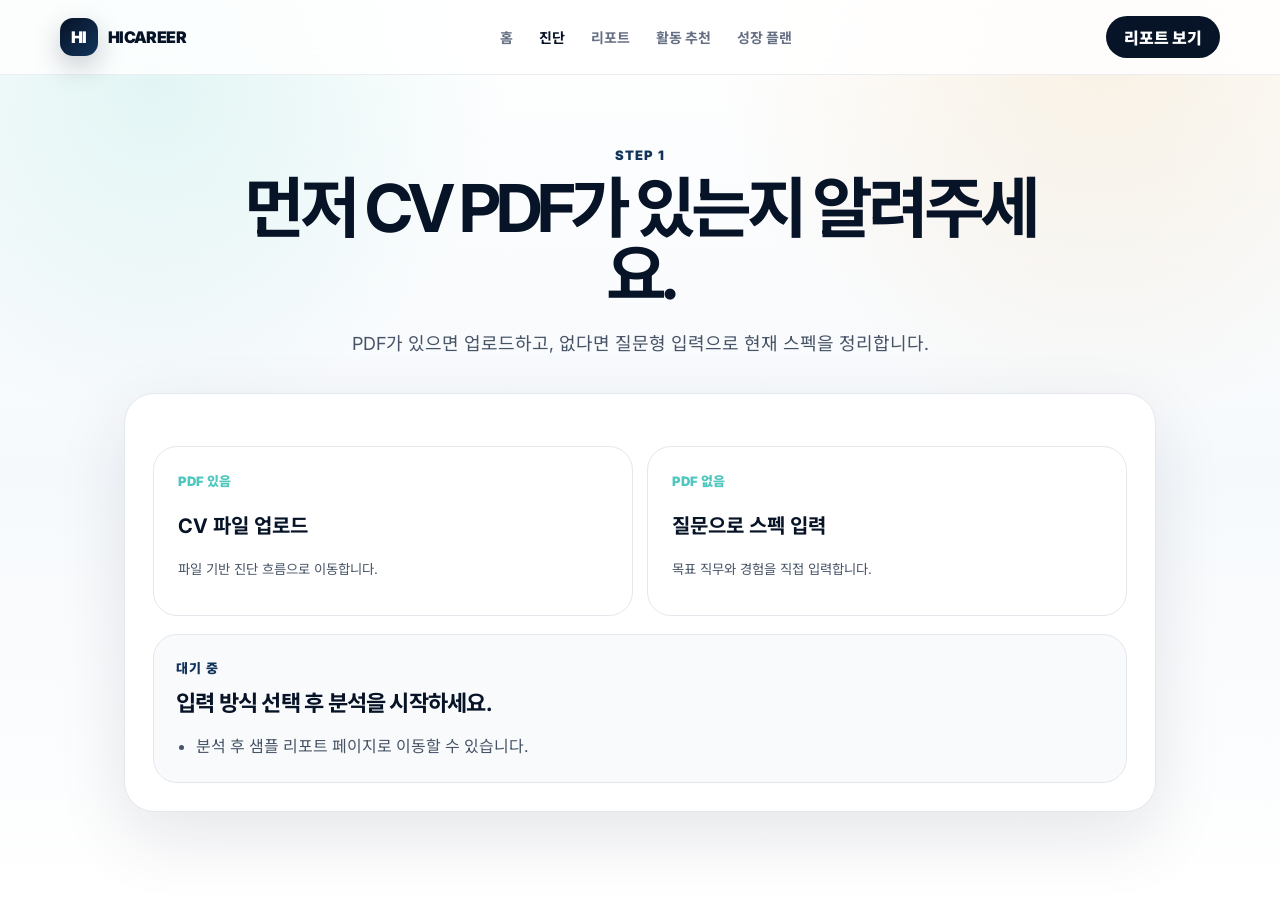
==== commit 2635dc20: "Implement metadata agent feedback loop" ====
--- a/diagnosis.html
+++ b/diagnosis.html
@@ -3,9 +3,10 @@
   <head>
     <meta charset="UTF-8" />
     <meta name="viewport" content="width=device-width, initial-scale=1.0" />
-    <title>CV Metadata Review | HICAREER</title>
+    <title>진단 시작 | HICAREER</title>
     <link rel="preconnect" href="https://fonts.googleapis.com" />
     <link rel="preconnect" href="https://fonts.gstatic.com" crossorigin />
+    <link href="https://fonts.googleapis.com/css2?family=Inter:wght@400;500;600;700;800&family=Noto+Sans+KR:wght@400;500;700;800&display=swap" rel="stylesheet" />
     <link rel="stylesheet" href="styles.css" />
   </head>
   <body>
@@ -13,73 +14,58 @@
       <nav class="nav">
         <a class="brand" href="index.html"><span class="brand-mark">HI</span><span>HICAREER</span></a>
         <div class="nav-links">
-          <a href="index.html">홈</a>
-          <a class="active" href="diagnosis.html">CV 진단</a>
-          <a href="report.html">리포트</a>
-          <a href="opportunities.html">추천 활동</a>
-          <a href="plan.html">성장 플랜</a>
+          <a href="index.html">홈</a><a class="active" href="diagnosis.html">진단</a><a href="report.html">리포트</a><a href="opportunities.html">활동 추천</a><a href="plan.html">성장 플랜</a>
         </div>
-        <a class="nav-cta" href="diagnosis.html">새 분석</a>
+        <a class="nav-cta" href="report.html">리포트 보기</a>
       </nav>
     </header>
+
     <main class="page-shell">
       <section class="page-title">
-        <span class="eyebrow">Phase 1</span>
-        <h1>CV를 확인 가능한 metadata로 정리합니다</h1>
-        <p>PDF를 업로드하고 목표 직무와 준비 기간을 입력한 뒤, 추출된 항목을 직접 검토·수정·확정하세요.</p>
+        <span class="eyebrow">Step 1</span>
+        <h1>먼저 CV PDF가 있는지 알려주세요.</h1>
+        <p>PDF가 있으면 업로드하고, 없다면 질문형 입력으로 현재 스펙을 정리합니다.</p>
       </section>
+
       <section class="diagnosis-panel">
-        <form id="workflowForm" class="question-grid">
-          <label>목표 직무<input id="preferredRole" name="preferred_role" required placeholder="예: AI Engineer, Frontend Developer" /></label>
-          <label>준비 기간<input id="preparationPeriod" name="preparation_period" required placeholder="예: 8주, 3개월" /></label>
-          <label>추가 정보<textarea id="additionalInformation" name="additional_information" placeholder="CV에 없지만 분석에 반영할 정보가 있다면 입력하세요."></textarea></label>
-          <label class="upload-box" for="cvFile">
-            <input id="cvFile" name="cv_file" type="file" accept="application/pdf,.pdf" required />
-            <span class="upload-icon">PDF</span>
-            <strong id="fileName">CV PDF를 선택하세요</strong>
-            <small>PDF만 지원합니다. 원문은 추적성을 위해 보존되며, 분석 전 metadata를 확인합니다.</small>
-          </label>
-          <button class="button primary full" type="submit" id="extractButton">PDF 추출 및 metadata 생성</button>
-        </form>
-        <div id="statusCard" class="result-card">
-          <span class="result-label">상태</span>
-          <h3 id="statusTitle">PDF를 업로드하면 검토 화면이 표시됩니다.</h3>
-          <p id="statusText">추출 결과는 확정 전까지 downstream 분석에 사용되지 않습니다.</p>
+        <div class="choice-grid" id="choiceGrid">
+          <button class="choice-card" id="hasPdfButton" type="button"><span>PDF 있음</span><strong>CV 파일 업로드</strong><small>파일 기반 진단 흐름으로 이동합니다.</small></button>
+          <button class="choice-card" id="noPdfButton" type="button"><span>PDF 없음</span><strong>질문으로 스펙 입력</strong><small>목표 직무와 경험을 직접 입력합니다.</small></button>
         </div>
-        <section id="reviewSection" class="hidden">
-          <div class="section-heading between">
-            <div>
-              <span class="eyebrow">Metadata Review</span>
-              <h2>추출된 정보를 확인하세요</h2>
-              <p>각 항목의 출처와 provenance를 확인하고 잘못된 항목은 수정하거나 삭제하세요.</p>
+
+        <div class="input-mode" id="pdfMode">
+          <div class="mode-header"><div><span class="step-label">Step 2A</span><h3>CV PDF 업로드</h3></div><button class="text-button" id="backFromPdf" type="button">다시 선택</button></div>
+          <label class="role-field">목표 직무<input id="pdfRoleInput" type="text" placeholder="예: AI 인턴, 프론트엔드 신입, 데이터 분석가" /></label>
+          <label class="upload-box" for="cvFile"><input id="cvFile" type="file" accept="application/pdf,.pdf" /><span class="upload-icon">PDF</span><strong id="fileName">이력서 또는 CV 파일을 올려주세요.</strong><small>PDF를 선택하면 자동으로 업로드하고 Metadata로 분류합니다.</small></label>
+          <button class="button secondary full" id="extractButton" type="button">선택한 PDF 다시 업로드하기</button>
+        </div>
+
+        <div class="input-mode" id="manualMode">
+          <section class="metadata-editor" id="metadataEditor" aria-label="CV metadata editor">
+            <div class="editor-heading">
+              <div><span class="step-label">Step 2</span><h3>Metadata 검토 및 수정</h3></div>
+              <p>Agent가 분류한 내용을 확인하고, 사실과 다른 부분은 직접 수정하세요. 판단이나 점수는 추가하지 않습니다.</p>
             </div>
-            <span id="revisionLabel" class="job-source"></span>
-          </div>
-          <div id="metadataPreferences" class="result-card"></div>
-          <div id="metadataGroups" class="stacked-cards"></div>
-          <div id="discussionPanel" class="orchestration-panel hidden"></div>
-          <form id="addItemForm" class="result-card question-grid">
-            <h3>누락된 정보 추가</h3>
-            <label>카테고리<select id="newCategory">
-              <option value="activities_and_career_experience">Activities and career experience</option>
-              <option value="awards">Awards</option>
-              <option value="leadership_and_contribution">Leadership and contribution</option>
-              <option value="volunteering_and_contribution">Volunteering and contribution</option>
-              <option value="language_proficiency">Language proficiency</option>
-              <option value="certifications_and_credentials">Certifications and credentials</option>
-              <option value="projects">Projects</option>
-              <option value="research">Research</option>
-              <option value="technical_skills">Technical skills</option>
-              <option value="education_and_training">Education and training</option>
-              <option value="additional_information">Additional information</option>
-            </select></label>
-            <label>내용<textarea id="newValue" required placeholder="사용자가 직접 제공하는 내용을 입력하세요."></textarea></label>
-            <button class="button secondary" type="submit">항목 추가</button>
-          </form>
-          <button class="button primary full" id="confirmButton" type="button">확정하고 다음 단계로 이동</button>
-        </section>
+            <div class="metadata-sections" id="metadataSections"></div>
+          </section>
+
+          <section class="preferences-editor" id="preferencesEditor" aria-label="사용자 선호 입력">
+            <div class="editor-heading">
+              <div><span class="step-label">Step 3</span><h3>사용자 선호를 알려주세요</h3></div>
+              <p>이 값은 Agent가 분석 방향과 추천 활동을 정하는 데 사용됩니다.</p>
+            </div>
+            <div class="preference-grid">
+              <label>희망 직무 <input id="preferenceRole" type="text" placeholder="예: 데이터 분석 인턴" /></label>
+              <label>준비 기간 <input id="preferencePeriod" type="text" placeholder="예: 3개월" /></label>
+              <label class="wide-field">추가로 알려주고 싶은 내용<textarea id="preferenceAdditional" placeholder="경험, 제약 조건, 관심 산업 등 Agent가 알아야 할 내용을 적어주세요."></textarea></label>
+            </div>
+          </section>
+        </div>
+
+        <button class="button primary full hidden" id="analyzeButton" type="button">검토한 Metadata와 선호로 Agent 실행하기</button>
+        <div class="result-card" id="resultCard"><span class="result-label">대기 중</span><h3>입력 방식 선택 후 분석을 시작하세요.</h3><ul><li>분석 후 샘플 리포트 페이지로 이동할 수 있습니다.</li></ul></div>
       </section>
     </main>
-    <script src="script.js"></script>
+    <script src="script.js?v=metadata-upload-fix"></script>
   </body>
 </html>
--- a/styles.css
+++ b/styles.css
@@ -1249,10 +1249,180 @@
   background: rgba(80, 199, 190, 0.12);
 }
 
+.feedback-loop {
+  display: grid;
+  gap: 18px;
+  margin-top: 22px;
+  padding: 22px;
+  border: 1px solid rgba(18, 45, 76, 0.12);
+  border-radius: 24px;
+  background: #ffffff;
+}
+
+.feedback-loop h4,
+.feedback-loop h5,
+.feedback-loop h6 {
+  margin: 0;
+  color: var(--navy-950);
+}
+
+.feedback-loop p,
+.feedback-loop small,
+.conversation-log span,
+.supporting-reviews span,
+.feedback-status span {
+  color: var(--body);
+  line-height: 1.6;
+}
+
+.feedback-status {
+  display: grid;
+  grid-template-columns: repeat(3, minmax(0, 1fr));
+  gap: 12px;
+}
+
+.feedback-status article,
+.conversation-log article,
+.activated-agents article,
+.supporting-reviews > article,
+.consult-final {
+  padding: 16px;
+  border: 1px solid var(--line);
+  border-radius: 18px;
+  background: #fbfdff;
+}
+
+.feedback-status article {
+  display: grid;
+  gap: 4px;
+}
+
+.feedback-status strong {
+  color: var(--navy-950);
+  font-size: 20px;
+}
+
+.conversation-log,
+.activated-agents,
+.supporting-reviews,
+.consult-final,
+.recommendation-list {
+  display: grid;
+  gap: 10px;
+}
+
+.conversation-log article {
+  display: grid;
+  gap: 6px;
+}
+
+.conversation-log .chat-row {
+  display: flex;
+  padding: 0;
+  border: 0;
+  background: transparent;
+}
+
+.conversation-log .chat-row.leading {
+  justify-content: flex-start;
+}
+
+.conversation-log .chat-row.consult {
+  justify-content: flex-end;
+}
+
+.conversation-log .chat-row.support {
+  justify-content: center;
+}
+
+.chat-bubble {
+  display: grid;
+  gap: 6px;
+  width: min(76%, 720px);
+  padding: 14px 16px;
+  border: 1px solid var(--line);
+  border-radius: 18px;
+  box-shadow: 0 12px 28px rgba(16, 24, 40, 0.06);
+}
+
+.chat-row.leading .chat-bubble {
+  border-color: rgba(217, 159, 69, 0.32);
+  background: #fff7e8;
+}
+
+.chat-row.consult .chat-bubble {
+  border-color: rgba(80, 199, 190, 0.34);
+  background: var(--blue-50);
+}
+
+.chat-row.support .chat-bubble {
+  border-color: rgba(102, 112, 133, 0.18);
+  background: #f7f8fa;
+}
+
+.chat-bubble p {
+  margin: 0;
+}
+
+.chat-row.leading .chat-bubble span {
+  color: #9a6418;
+}
+
+.chat-row.consult .chat-bubble span {
+  color: var(--navy-800);
+}
+
+.chat-row.support .chat-bubble span {
+  color: var(--muted);
+}
+
+.live-chat {
+  max-height: 540px;
+  overflow-y: auto;
+  padding-right: 4px;
+}
+
+.conversation-log span,
+.supporting-reviews span {
+  font-size: 12px;
+  font-weight: 800;
+  text-transform: uppercase;
+}
+
+.review-grid {
+  display: grid;
+  grid-template-columns: repeat(3, minmax(0, 1fr));
+  gap: 12px;
+  margin-top: 12px;
+}
+
+.review-grid > div,
+.recommendation-list section {
+  padding: 14px;
+  border-radius: 14px;
+  background: #ffffff;
+  border: 1px solid var(--line);
+}
+
+.review-grid strong,
+.recommendation-list strong,
+.activated-agents strong {
+  color: var(--navy-900);
+}
+
 @media (max-width: 700px) {
   .llm-grid {
     grid-template-columns: 1fr;
   }
+
+  .feedback-status,
+  .review-grid {
+    grid-template-columns: 1fr;
+  }
+
+  .chat-bubble {
+    width: 100%;
+  }
 }
 
 #extractButton {
@@ -1263,138 +1433,121 @@
   min-height: 180px;
 }
 
+.metadata-editor,
+.preferences-editor {
+  display: grid;
+  gap: 16px;
+  margin-top: 28px;
+  padding-top: 24px;
+  border-top: 1px solid var(--line);
+}
+
+.editor-heading {
+  display: grid;
+  gap: 6px;
+}
+
+.editor-heading h3 {
+  margin: 4px 0 0;
+  color: var(--navy-950);
+}
+
+.editor-heading p,
+.metadata-empty,
+.metadata-section-heading small {
+  margin: 0;
+  color: var(--muted);
+  font-size: 13px;
+  line-height: 1.55;
+}
+
+.metadata-sections {
+  display: grid;
+  gap: 14px;
+}
+
+.metadata-section {
+  display: grid;
+  gap: 12px;
+  padding: 16px;
+  border: 1px solid var(--line);
+  border-radius: 20px;
+  background: #fbfdff;
+}
+
+.metadata-section-heading,
+.metadata-item-heading {
+  display: flex;
+  align-items: center;
+  justify-content: space-between;
+  gap: 12px;
+}
+
+.metadata-section-heading h4 {
+  margin: 0;
+  color: var(--navy-950);
+}
+
+.metadata-items {
+  display: grid;
+  gap: 12px;
+}
+
+.metadata-item {
+  display: grid;
+  gap: 12px;
+  padding: 14px;
+  border: 1px solid var(--line);
+  border-radius: 16px;
+  background: #fff;
+}
+
+.metadata-item-heading strong {
+  color: var(--navy-800);
+  font-size: 14px;
+}
+
+.metadata-fields,
+.preference-grid {
+  display: grid;
+  grid-template-columns: repeat(2, minmax(0, 1fr));
+  gap: 12px;
+}
+
+.metadata-fields label,
+.preference-grid label {
+  display: grid;
+  gap: 6px;
+  color: var(--navy-800);
+  font-size: 13px;
+  font-weight: 800;
+}
+
+.metadata-fields textarea,
+.wide-field {
+  grid-column: 1 / -1;
+}
+
+.metadata-fields input,
+.metadata-fields textarea,
+.preference-grid input,
+.preference-grid textarea {
+  width: 100%;
+  box-sizing: border-box;
+}
+
+.preference-grid textarea {
+  min-height: 100px;
+}
+
+@media (max-width: 650px) {
+  .metadata-fields,
+  .preference-grid {
+    grid-template-columns: 1fr;
+  }
+}
+
 
 .hidden {
   display: none !important;
 }
-
-.metadata-items {
-  display: grid;
-  gap: 12px;
-  margin-top: 18px;
-}
-
-.metadata-item {
-  display: grid;
-  grid-template-columns: 1fr auto;
-  gap: 12px;
-  align-items: start;
-  padding: 16px;
-  border: 1px solid var(--line);
-  border-radius: 18px;
-  background: #ffffff;
-}
-
-.metadata-item textarea {
-  min-height: 78px;
-  margin-top: 0;
-}
-
-.metadata-item small {
-  display: block;
-  margin-top: 7px;
-  color: var(--muted);
-  font-size: 12px;
-  line-height: 1.5;
-}
-
-.metadata-item-actions {
-  display: flex;
-  flex-wrap: wrap;
-  gap: 8px;
-}
-
-.metadata-item-actions .button {
-  min-height: 38px;
-  padding: 0 13px;
-  font-size: 12px;
-}
-
-@media (max-width: 700px) {
-  .metadata-item {
-    grid-template-columns: 1fr;
-  }
-}
-
-.orchestration-panel {
-  display: grid;
-  gap: 18px;
-  margin-top: 18px;
-  padding: 22px;
-  border: 1px solid rgba(18, 52, 91, 0.16);
-  border-radius: 26px;
-  background: linear-gradient(180deg, #ffffff, #f7fbff);
-}
-
-.orchestration-panel > p,
-.orchestration-panel small {
-  color: var(--body);
-  line-height: 1.6;
-}
-
-.discussion-flow {
-  display: grid;
-  gap: 10px;
-}
-
-.dialogue-turn {
-  display: grid;
-  grid-template-columns: 42px minmax(0, 1fr);
-  gap: 14px;
-  align-items: start;
-}
-
-.dialogue-turn > span {
-  display: grid;
-  place-items: center;
-  width: 34px;
-  height: 34px;
-  border-radius: 999px;
-  color: #ffffff;
-  background: var(--navy-800);
-  font-size: 12px;
-  font-weight: 900;
-}
-
-.dialogue-turn > div {
-  padding: 16px 18px;
-  border: 1px solid var(--line);
-  border-radius: 20px 20px 20px 6px;
-  background: #ffffff;
-  box-shadow: 0 12px 34px rgba(16, 24, 40, 0.07);
-}
-
-.dialogue-turn strong {
-  color: var(--navy-950);
-}
-
-.dialogue-turn p {
-  margin-top: 7px;
-  color: var(--body);
-  line-height: 1.65;
-}
-
-.dialogue-turn small {
-  display: block;
-  margin-top: 8px;
-  font-size: 12px;
-}
-
-.dialogue-turn.profile > span {
-  background: var(--aqua);
-}
-
-.dialogue-turn.strategy > span {
-  background: var(--gold);
-}
-
-.dialogue-turn.question > div {
-  border-color: rgba(217, 159, 69, 0.42);
-  background: #fffaf1;
-}
-
-@media (max-width: 700px) {
-  .dialogue-turn {
-    grid-template-columns: 1fr;
-  }
-}
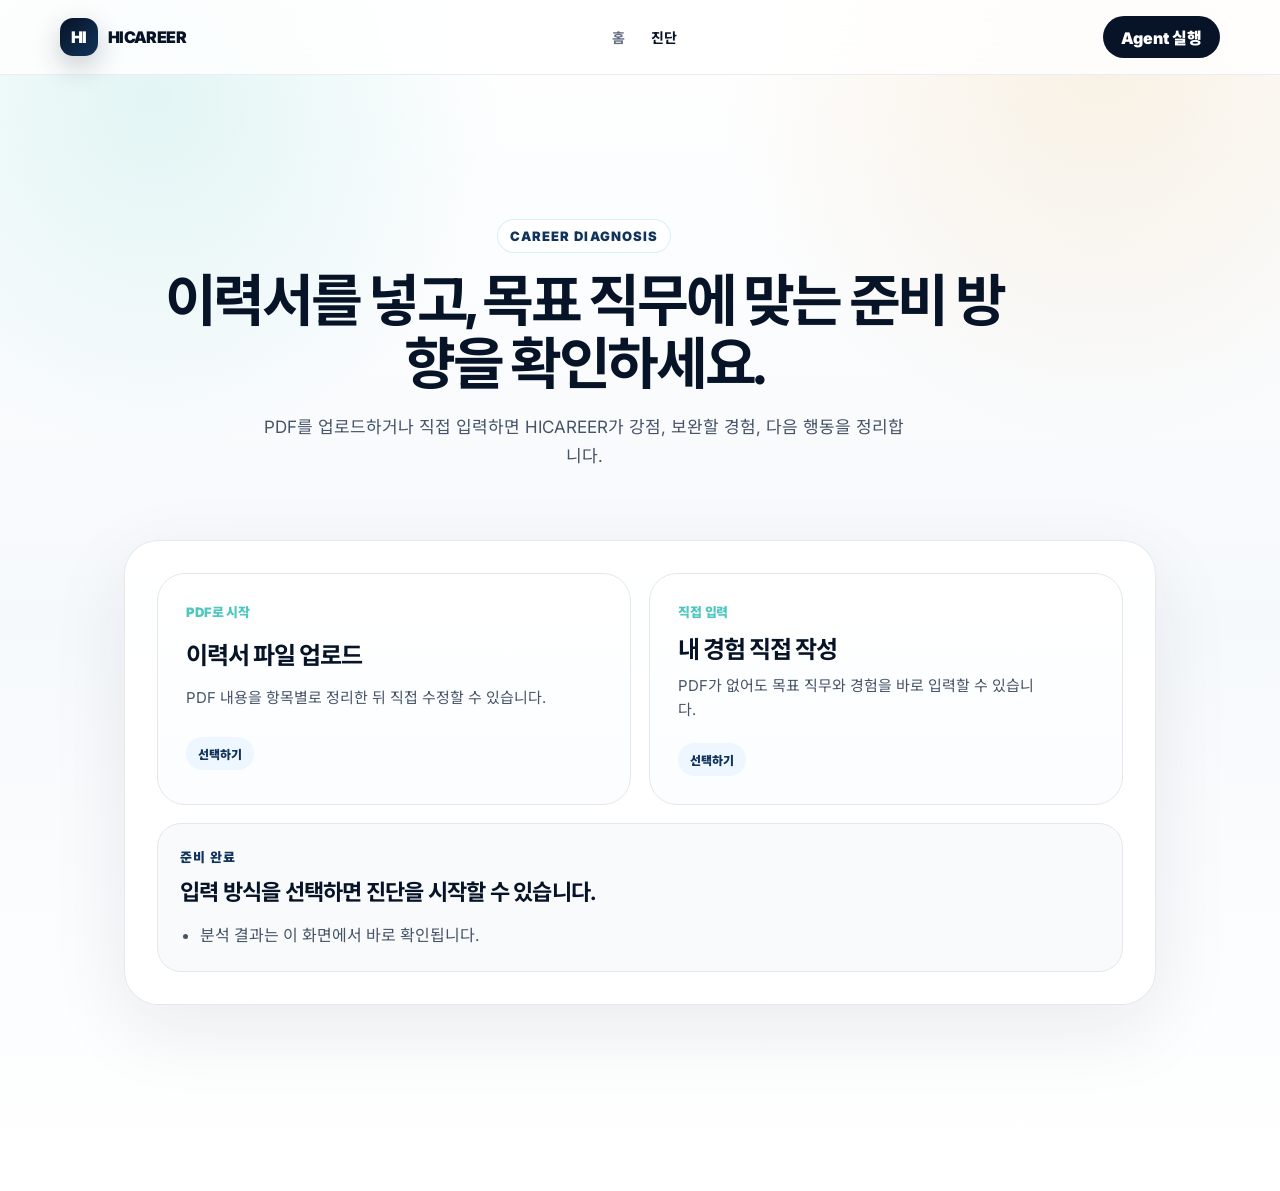
==== commit 56b003bb: "Polish HICAREER diagnosis UX" ====
--- a/diagnosis.html
+++ b/diagnosis.html
@@ -14,45 +14,43 @@
       <nav class="nav">
         <a class="brand" href="index.html"><span class="brand-mark">HI</span><span>HICAREER</span></a>
         <div class="nav-links">
-          <a href="index.html">홈</a><a class="active" href="diagnosis.html">진단</a><a href="report.html">리포트</a><a href="opportunities.html">활동 추천</a><a href="plan.html">성장 플랜</a>
+          <a href="index.html">홈</a><a class="active" href="diagnosis.html">진단</a>
         </div>
-        <a class="nav-cta" href="report.html">리포트 보기</a>
+        <a class="nav-cta" href="diagnosis.html">Agent 실행</a>
       </nav>
     </header>
 
     <main class="page-shell">
       <section class="page-title">
-        <span class="eyebrow">Step 1</span>
-        <h1>먼저 CV PDF가 있는지 알려주세요.</h1>
-        <p>PDF가 있으면 업로드하고, 없다면 질문형 입력으로 현재 스펙을 정리합니다.</p>
+        <span class="eyebrow">Career Diagnosis</span>
+        <h1>이력서를 넣고, 목표 직무에 맞는 준비 방향을 확인하세요.</h1>
+        <p>PDF를 업로드하거나 직접 입력하면 HICAREER가 강점, 보완할 경험, 다음 행동을 정리합니다.</p>
       </section>
 
       <section class="diagnosis-panel">
         <div class="choice-grid" id="choiceGrid">
-          <button class="choice-card" id="hasPdfButton" type="button"><span>PDF 있음</span><strong>CV 파일 업로드</strong><small>파일 기반 진단 흐름으로 이동합니다.</small></button>
-          <button class="choice-card" id="noPdfButton" type="button"><span>PDF 없음</span><strong>질문으로 스펙 입력</strong><small>목표 직무와 경험을 직접 입력합니다.</small></button>
+          <button class="choice-card" id="hasPdfButton" type="button"><span>PDF로 시작</span><strong>이력서 파일 업로드</strong><small>PDF 내용을 항목별로 정리한 뒤 직접 수정할 수 있습니다.</small></button>
+          <button class="choice-card" id="noPdfButton" type="button"><span>직접 입력</span><strong>내 경험 직접 작성</strong><small>PDF가 없어도 목표 직무와 경험을 바로 입력할 수 있습니다.</small></button>
         </div>
 
         <div class="input-mode" id="pdfMode">
-          <div class="mode-header"><div><span class="step-label">Step 2A</span><h3>CV PDF 업로드</h3></div><button class="text-button" id="backFromPdf" type="button">다시 선택</button></div>
-          <label class="role-field">목표 직무<input id="pdfRoleInput" type="text" placeholder="예: AI 인턴, 프론트엔드 신입, 데이터 분석가" /></label>
-          <label class="upload-box" for="cvFile"><input id="cvFile" type="file" accept="application/pdf,.pdf" /><span class="upload-icon">PDF</span><strong id="fileName">이력서 또는 CV 파일을 올려주세요.</strong><small>PDF를 선택하면 자동으로 업로드하고 Metadata로 분류합니다.</small></label>
-          <button class="button secondary full" id="extractButton" type="button">선택한 PDF 다시 업로드하기</button>
+          <div class="mode-header"><div><h3>이력서 파일 업로드</h3><p>먼저 이력서 내용을 정리한 뒤, 다음 화면에서 목표 직무를 입력합니다.</p></div><button class="text-button" id="backFromPdf" type="button">다른 방식 선택</button></div>
+          <label class="upload-box" for="cvFile"><input id="cvFile" type="file" accept="application/pdf,.pdf" /><span class="upload-icon">PDF</span><strong id="fileName">이력서 또는 CV 파일을 올려주세요.</strong><small>파일을 선택하면 자동으로 내용을 정리합니다. 아래 진행 상태를 확인하세요.</small></label>
         </div>
 
         <div class="input-mode" id="manualMode">
           <section class="metadata-editor" id="metadataEditor" aria-label="CV metadata editor">
             <div class="editor-heading">
-              <div><span class="step-label">Step 2</span><h3>Metadata 검토 및 수정</h3></div>
-              <p>Agent가 분류한 내용을 확인하고, 사실과 다른 부분은 직접 수정하세요. 판단이나 점수는 추가하지 않습니다.</p>
+              <div><h3>이력서 내용 검토</h3></div>
+              <p>정리된 내용을 확인하고, 빠진 경험이나 잘못된 표현을 수정하세요.</p>
             </div>
             <div class="metadata-sections" id="metadataSections"></div>
           </section>
 
           <section class="preferences-editor" id="preferencesEditor" aria-label="사용자 선호 입력">
             <div class="editor-heading">
-              <div><span class="step-label">Step 3</span><h3>사용자 선호를 알려주세요</h3></div>
-              <p>이 값은 Agent가 분석 방향과 추천 활동을 정하는 데 사용됩니다.</p>
+              <div><h3>지원 목표 입력</h3></div>
+              <p>목표 직무와 준비 기간을 알려주면 분석 기준이 더 선명해집니다.</p>
             </div>
             <div class="preference-grid">
               <label>희망 직무 <input id="preferenceRole" type="text" placeholder="예: 데이터 분석 인턴" /></label>
@@ -62,8 +60,8 @@
           </section>
         </div>
 
-        <button class="button primary full hidden" id="analyzeButton" type="button">검토한 Metadata와 선호로 Agent 실행하기</button>
-        <div class="result-card" id="resultCard"><span class="result-label">대기 중</span><h3>입력 방식 선택 후 분석을 시작하세요.</h3><ul><li>분석 후 샘플 리포트 페이지로 이동할 수 있습니다.</li></ul></div>
+        <button class="button primary full hidden" id="analyzeButton" type="button">내 이력서 진단하기</button>
+        <div class="result-card" id="resultCard"><span class="result-label">준비 완료</span><h3>입력 방식을 선택하면 진단을 시작할 수 있습니다.</h3><ul><li>분석 결과는 이 화면에서 바로 확인됩니다.</li></ul></div>
       </section>
     </main>
     <script src="script.js?v=metadata-upload-fix"></script>
--- a/styles.css
+++ b/styles.css
@@ -861,7 +861,7 @@
   border-radius: 999px;
   color: var(--navy-800);
   font-size: 12px;
-  font-weight: 900;
+  font-weight: 800;
   background: var(--blue-50);
 }
 
@@ -1306,6 +1306,7 @@
 .activated-agents,
 .supporting-reviews,
 .consult-final,
+.retrieval-recommendations,
 .recommendation-list {
   display: grid;
   gap: 10px;
@@ -1314,6 +1315,108 @@
 .conversation-log article {
   display: grid;
   gap: 6px;
+}
+
+.discussion-flow,
+.discussion-flow-list {
+  display: grid;
+  gap: 10px;
+}
+
+.discussion-flow h4 {
+  margin: 0;
+  color: var(--navy-950);
+}
+
+.discussion-flow .agent-header {
+  display: grid;
+  gap: 6px;
+}
+
+.dialogue-turn {
+  position: relative;
+  display: grid;
+  grid-template-columns: 42px minmax(0, 1fr) !important;
+  gap: 14px;
+  padding: 4px 0 !important;
+  border: 0 !important;
+  background: transparent !important;
+}
+
+.dialogue-turn > span {
+  display: grid;
+  place-items: center;
+  width: 34px;
+  height: 34px;
+  border-radius: 999px;
+  color: #ffffff !important;
+  background: var(--navy-800);
+  font-size: 12px;
+  font-weight: 900;
+  text-transform: uppercase;
+}
+
+.dialogue-turn > div {
+  max-width: 820px;
+  padding: 16px 18px;
+  border: 1px solid var(--line);
+  border-radius: 20px 20px 20px 6px;
+  background: #ffffff;
+  box-shadow: 0 12px 34px rgba(16, 24, 40, 0.07);
+}
+
+.dialogue-turn strong {
+  color: var(--navy-950);
+}
+
+.dialogue-turn p {
+  margin: 6px 0 0;
+  color: var(--body);
+  line-height: 1.6;
+  white-space: pre-wrap;
+}
+
+.dialogue-turn.expert > div {
+  margin-left: auto;
+  border-color: rgba(102, 112, 133, 0.22);
+  border-radius: 20px 20px 6px 20px;
+  background: linear-gradient(135deg, #ffffff, #f4f6f8);
+}
+
+.dialogue-turn.question > div {
+  border-color: rgba(217, 159, 69, 0.42);
+  background: #fffaf1;
+}
+
+.dialogue-turn.strategy > div {
+  border-color: rgba(217, 159, 69, 0.42);
+  background: linear-gradient(135deg, #ffffff, #fff4db);
+}
+
+.dialogue-turn.decision > div {
+  border-color: rgba(18, 52, 91, 0.34);
+  background: linear-gradient(135deg, var(--navy-950), var(--navy-800));
+}
+
+.dialogue-turn.decision strong,
+.dialogue-turn.decision p {
+  color: #ffffff;
+}
+
+.dialogue-turn.profile > span {
+  background: var(--aqua);
+}
+
+.dialogue-turn.strategy > span {
+  background: var(--gold);
+}
+
+.dialogue-turn.decision > span {
+  background: var(--navy-800);
+}
+
+.dialogue-turn.expert > span {
+  background: #8a94a6;
 }
 
 .conversation-log .chat-row {
@@ -1362,6 +1465,7 @@
 
 .chat-bubble p {
   margin: 0;
+  white-space: pre-wrap;
 }
 
 .chat-row.leading .chat-bubble span {
@@ -1380,6 +1484,75 @@
   max-height: 540px;
   overflow-y: auto;
   padding-right: 4px;
+}
+
+.lane-conversations {
+  display: grid;
+  gap: 12px;
+}
+
+.lane-grid {
+  display: grid;
+  grid-template-columns: repeat(2, minmax(0, 1fr));
+  gap: 14px;
+}
+
+.agent-lane {
+  display: grid;
+  gap: 12px;
+  min-height: 220px;
+  padding: 14px;
+  border: 1px solid rgba(18, 45, 76, 0.12);
+  border-radius: 20px;
+  background: linear-gradient(180deg, #ffffff, #fbfdff);
+}
+
+.lane-heading {
+  display: grid;
+  gap: 4px;
+  padding-bottom: 10px;
+  border-bottom: 1px solid rgba(18, 45, 76, 0.08);
+}
+
+.lane-heading span {
+  color: var(--muted);
+  font-size: 11px;
+  font-weight: 900;
+  letter-spacing: 0.04em;
+  text-transform: uppercase;
+}
+
+.lane-heading strong {
+  color: var(--navy-950);
+}
+
+.lane-heading small {
+  color: var(--body);
+}
+
+.lane-chat {
+  display: grid;
+  align-content: start;
+  gap: 10px;
+  max-height: 460px;
+  overflow-y: auto;
+  padding-right: 4px;
+}
+
+.lane-chat .dialogue-turn {
+  grid-template-columns: 34px minmax(0, 1fr) !important;
+  gap: 10px;
+}
+
+.lane-chat .dialogue-turn > span {
+  width: 28px;
+  height: 28px;
+  font-size: 10px;
+}
+
+.lane-chat .dialogue-turn > div {
+  padding: 12px 14px;
+  border-radius: 16px 16px 16px 5px;
 }
 
 .conversation-log span,
@@ -1397,6 +1570,7 @@
 }
 
 .review-grid > div,
+.retrieval-recommendations article,
 .recommendation-list section {
   padding: 14px;
   border-radius: 14px;
@@ -1405,18 +1579,457 @@
 }
 
 .review-grid strong,
+.retrieval-recommendations strong,
 .recommendation-list strong,
 .activated-agents strong {
   color: var(--navy-900);
 }
 
+.retrieval-recommendations article {
+  display: grid;
+  gap: 6px;
+}
+
+.retrieval-recommendations a {
+  color: var(--aqua);
+  font-weight: 800;
+}
+
+.planner-section {
+  display: grid;
+  gap: 14px;
+  padding: 16px;
+  border: 1px solid rgba(18, 45, 76, 0.12);
+  border-radius: 20px;
+  background: linear-gradient(180deg, #fbfdff, #ffffff);
+}
+
+.process-fold {
+  border: 1px solid rgba(18, 45, 76, 0.12);
+  border-radius: 18px;
+  background: #ffffff;
+  overflow: hidden;
+}
+
+.process-fold > summary {
+  display: grid;
+  grid-template-columns: auto minmax(0, 1fr) auto;
+  align-items: center;
+  gap: 10px;
+  padding: 15px 16px;
+  cursor: pointer;
+  list-style: none;
+}
+
+.process-fold > summary::-webkit-details-marker {
+  display: none;
+}
+
+.process-fold > summary span {
+  color: var(--muted);
+  font-size: 11px;
+  font-weight: 900;
+  letter-spacing: 0.04em;
+  text-transform: uppercase;
+}
+
+.process-fold > summary strong {
+  color: var(--navy-950);
+}
+
+.process-fold > summary i {
+  color: var(--aqua);
+  font-size: 12px;
+  font-style: normal;
+  font-weight: 800;
+}
+
+.process-fold[open] > summary {
+  border-bottom: 1px solid rgba(18, 45, 76, 0.08);
+  background: #fbfdff;
+}
+
+.process-fold[open] > summary i {
+  font-size: 0;
+}
+
+.process-fold[open] > summary i::after {
+  content: "접기";
+  font-size: 12px;
+}
+
+.process-fold-content {
+  padding: 14px;
+}
+
+.planner-grid {
+  display: grid;
+  gap: 12px;
+}
+
+.planner-stack {
+  grid-template-columns: 1fr;
+}
+
+.planner-grid > article,
+.planner-weekly,
+.planner-uncertain,
+.planner-sources {
+  display: grid;
+  gap: 10px;
+  padding: 14px;
+  border: 1px solid var(--line);
+  border-radius: 16px;
+  background: #ffffff;
+}
+
+.workflow-section {
+  display: grid;
+  gap: 14px;
+  margin-top: 22px;
+}
+
+.workflow-section-header {
+  display: flex;
+  align-items: end;
+  justify-content: space-between;
+  gap: 16px;
+  padding: 0 2px;
+}
+
+.workflow-section-header > div {
+  display: grid;
+  gap: 5px;
+}
+
+.workflow-section-header h4 {
+  margin: 0;
+  color: var(--navy-950);
+}
+
+.workflow-section-header small {
+  color: var(--muted);
+  font-weight: 800;
+}
+
+.workflow-steps {
+  display: flex;
+  gap: 16px;
+  overflow-x: auto;
+  padding: 2px 2px 16px;
+  scroll-snap-type: x mandatory;
+  scroll-padding-left: 2px;
+  scrollbar-color: rgba(18, 52, 91, 0.28) transparent;
+}
+
+.workflow-step {
+  display: grid;
+  grid-template-rows: auto minmax(0, 1fr);
+  flex: 0 0 min(720px, calc(100vw - 90px));
+  min-height: 560px;
+  max-height: 760px;
+  overflow: hidden;
+  border: 1px solid rgba(18, 45, 76, 0.14);
+  border-radius: 22px;
+  background: #ffffff;
+  box-shadow: 0 14px 34px rgba(16, 24, 40, 0.06);
+  scroll-snap-align: start;
+}
+
+.workflow-step.is-current {
+  border-color: rgba(80, 199, 190, 0.46);
+  box-shadow: 0 16px 38px rgba(80, 199, 190, 0.12);
+}
+
+.workflow-step-header {
+  display: grid;
+  grid-template-columns: auto minmax(0, 1fr);
+  gap: 12px;
+  align-items: start;
+  padding: 17px 18px;
+  border-bottom: 1px solid rgba(18, 45, 76, 0.08);
+  background: linear-gradient(135deg, #fbfdff, #f4fbfc);
+}
+
+.workflow-step-header > span {
+  display: inline-grid;
+  place-items: center;
+  min-width: 62px;
+  padding: 7px 8px;
+  border-radius: 999px;
+  color: var(--navy-900);
+  background: rgba(80, 199, 190, 0.16);
+  font-size: 11px;
+  font-weight: 900;
+  letter-spacing: 0.03em;
+}
+
+.workflow-step.is-current .workflow-step-header > span {
+  color: #9a6418;
+  background: #fff0cf;
+}
+
+.workflow-step-header h4 {
+  margin: 0;
+  color: var(--navy-950);
+}
+
+.workflow-step-header p {
+  margin: 5px 0 0;
+  color: var(--body);
+  font-size: 13px;
+  line-height: 1.55;
+}
+
+.workflow-step-body {
+  display: grid;
+  align-content: start;
+  gap: 14px;
+  overflow-y: auto;
+  padding: 18px;
+}
+
+.planner-card,
+.calendar-draft-card,
+.planner-weekly article,
+.planner-uncertain article {
+  display: grid;
+  gap: 6px;
+  padding: 12px;
+  border: 1px solid rgba(18, 45, 76, 0.08);
+  border-radius: 14px;
+  background: #fbfdff;
+}
+
+.planner-calendar,
+.planner-todos {
+  display: grid;
+  gap: 12px;
+}
+
+.planner-section-heading {
+  display: flex;
+  align-items: end;
+  justify-content: space-between;
+  gap: 12px;
+}
+
+.planner-section-heading > div {
+  display: grid;
+  gap: 3px;
+}
+
+.planner-section-heading span,
+.month-calendar-header span {
+  color: var(--aqua);
+  font-size: 11px;
+  font-weight: 900;
+  letter-spacing: 0.05em;
+  text-transform: uppercase;
+}
+
+.planner-section-heading small,
+.month-calendar-header small {
+  color: var(--muted);
+}
+
+.month-calendar {
+  padding: 14px;
+  border: 1px solid rgba(18, 45, 76, 0.1);
+  border-radius: 16px;
+  background: linear-gradient(180deg, #f8fbff, #ffffff);
+}
+
+.month-calendar-header {
+  display: flex;
+  align-items: end;
+  justify-content: space-between;
+  gap: 12px;
+  margin-bottom: 12px;
+}
+
+.month-calendar-header > div {
+  display: grid;
+  gap: 3px;
+}
+
+.month-calendar-header strong {
+  color: var(--navy-950);
+  font-size: 18px;
+}
+
+.month-calendar-weekdays,
+.month-calendar-days {
+  display: grid;
+  grid-template-columns: repeat(7, minmax(0, 1fr));
+}
+
+.month-calendar-weekdays span {
+  padding: 7px 4px;
+  color: var(--muted);
+  font-size: 11px;
+  font-weight: 800;
+  text-align: center;
+}
+
+.month-calendar-cell {
+  display: grid;
+  align-content: start;
+  gap: 4px;
+  min-height: 76px;
+  padding: 7px;
+  border-right: 1px solid rgba(18, 45, 76, 0.07);
+  border-top: 1px solid rgba(18, 45, 76, 0.07);
+  background: #ffffff;
+}
+
+.month-calendar-cell:nth-child(7n) {
+  border-right: 0;
+}
+
+.month-calendar-cell.is-empty {
+  background: rgba(247, 248, 250, 0.72);
+}
+
+.month-calendar-cell > strong {
+  color: var(--body);
+  font-size: 12px;
+}
+
+.month-calendar-cell.has-event {
+  background: #fff8e9;
+}
+
+.month-calendar-cell.has-event > strong {
+  color: #9a6418;
+}
+
+.month-calendar-cell > span {
+  overflow: hidden;
+  padding: 3px 4px;
+  border-radius: 5px;
+  color: var(--navy-900);
+  background: rgba(80, 199, 190, 0.16);
+  font-size: 10px;
+  font-weight: 800;
+  text-overflow: ellipsis;
+  white-space: nowrap;
+}
+
+.month-calendar-cell > em {
+  color: var(--aqua);
+  font-size: 10px;
+  font-style: normal;
+  font-weight: 900;
+}
+
+.calendar-stack {
+  display: grid;
+  gap: 10px;
+}
+
+.calendar-draft-card {
+  grid-template-columns: 132px minmax(0, 1fr);
+  align-items: start;
+  gap: 14px;
+  background: linear-gradient(135deg, #ffffff, #f8fbff);
+}
+
+.calendar-date-badge {
+  display: grid;
+  gap: 4px;
+  justify-items: start;
+  padding: 10px;
+  border: 1px solid rgba(18, 52, 91, 0.12);
+  border-radius: 14px;
+  background: #fff7e8;
+}
+
+.calendar-date-badge span {
+  color: #9a6418;
+  font-size: 12px;
+  font-weight: 900;
+}
+
+.calendar-date-badge strong {
+  color: var(--navy-950);
+  font-size: 13px;
+}
+
+.calendar-draft-card p {
+  margin: 6px 0;
+}
+
+.calendar-draft-card em {
+  display: block;
+  margin-top: 6px;
+  color: #9a6418;
+  font-style: normal;
+  font-size: 12px;
+  font-weight: 800;
+}
+
+.calendar-actions {
+  display: flex;
+  flex-wrap: wrap;
+  gap: 8px;
+  margin-top: 10px;
+}
+
+.calendar-actions a {
+  display: inline-flex;
+  align-items: center;
+  justify-content: center;
+  padding: 8px 10px;
+  border-radius: 999px;
+  background: rgba(80, 199, 190, 0.12);
+}
+
+.planner-card em {
+  color: #9a6418;
+  font-style: normal;
+  font-size: 12px;
+  font-weight: 800;
+}
+
+.planner-section a {
+  color: var(--aqua);
+  font-weight: 800;
+}
+
+.planner-empty {
+  margin: 0;
+  color: var(--muted);
+}
+
+.planner-sources a {
+  display: flex;
+  justify-content: space-between;
+  gap: 10px;
+  padding: 10px 0;
+  border-bottom: 1px solid rgba(18, 45, 76, 0.08);
+}
+
+.planner-sources a:last-child {
+  border-bottom: 0;
+}
+
+.planner-sources span {
+  color: var(--muted);
+  font-size: 12px;
+}
+
 @media (max-width: 700px) {
   .llm-grid {
     grid-template-columns: 1fr;
   }
 
   .feedback-status,
-  .review-grid {
+  .review-grid,
+  .planner-grid,
+  .lane-grid,
+  .dialogue-turn,
+  .calendar-draft-card {
     grid-template-columns: 1fr;
   }
 
@@ -1425,9 +2038,6 @@
   }
 }
 
-#extractButton {
-  margin-top: 14px;
-}
 
 .question-grid textarea#extraInput {
   min-height: 180px;
@@ -1551,3 +2161,935 @@
 .hidden {
   display: none !important;
 }
+
+/* Commercial home refresh */
+.home-page {
+  background:
+    radial-gradient(circle at 14% 4%, rgba(80, 199, 190, 0.14), transparent 25rem),
+    radial-gradient(circle at 88% 0%, rgba(18, 52, 91, 0.12), transparent 24rem),
+    linear-gradient(180deg, #ffffff 0%, #f7fafc 48%, #ffffff 100%);
+}
+
+.home-hero,
+.home-strip,
+.home-workflow,
+.home-targets,
+.home-final-cta {
+  width: min(1160px, calc(100% - 48px));
+  margin: 0 auto;
+}
+
+.home-hero {
+  display: grid;
+  grid-template-columns: minmax(0, 1.08fr) minmax(360px, 0.76fr);
+  gap: 64px;
+  align-items: center;
+  padding: 86px 0 54px;
+}
+
+.home-hero-copy {
+  display: grid;
+  justify-items: start;
+}
+
+.home-kicker {
+  display: inline-flex;
+  align-items: center;
+  gap: 8px;
+  width: fit-content;
+  margin-bottom: 18px;
+  padding: 8px 12px;
+  color: var(--navy-800);
+  font-size: 12px;
+  font-weight: 900;
+  letter-spacing: 0.08em;
+  text-transform: uppercase;
+  border: 1px solid rgba(80, 199, 190, 0.26);
+  border-radius: 999px;
+  background: rgba(255, 255, 255, 0.84);
+}
+
+.home-kicker::before {
+  content: "";
+  width: 7px;
+  height: 7px;
+  border-radius: 999px;
+  background: var(--aqua);
+}
+
+.home-hero h1 {
+  max-width: 780px;
+  color: var(--navy-950);
+  font-size: clamp(34px, 4.4vw, 56px);
+  line-height: 1.1;
+  letter-spacing: -0.055em;
+}
+
+.home-hero p {
+  max-width: 690px;
+  margin-top: 24px;
+  color: var(--body);
+  font-size: 17px;
+  line-height: 1.72;
+}
+
+.home-actions {
+  display: flex;
+  flex-wrap: wrap;
+  gap: 12px;
+  margin-top: 34px;
+}
+
+.home-proof {
+  display: flex;
+  flex-wrap: wrap;
+  gap: 10px;
+  margin-top: 26px;
+}
+
+.home-proof span {
+  padding: 9px 12px;
+  color: var(--navy-800);
+  font-size: 13px;
+  font-weight: 700;
+  border: 1px solid rgba(228, 231, 236, 0.95);
+  border-radius: 999px;
+  background: rgba(255, 255, 255, 0.72);
+}
+
+.home-console {
+  overflow: hidden;
+  border: 1px solid rgba(228, 231, 236, 0.95);
+  border-radius: 34px;
+  background: rgba(255, 255, 255, 0.9);
+  box-shadow: 0 30px 90px rgba(7, 19, 38, 0.14);
+}
+
+.console-header {
+  display: flex;
+  align-items: center;
+  gap: 7px;
+  padding: 18px 20px;
+  border-bottom: 1px solid var(--line);
+  background: #f8fafc;
+}
+
+.console-header span {
+  width: 10px;
+  height: 10px;
+  border-radius: 999px;
+  background: #cbd5e1;
+}
+
+.console-header strong {
+  margin-left: 8px;
+  color: var(--navy-950);
+  font-size: 13px;
+}
+
+.console-score {
+  display: flex;
+  align-items: center;
+  justify-content: space-between;
+  margin: 20px;
+  padding: 22px;
+  color: #ffffff;
+  border-radius: 26px;
+  background: linear-gradient(135deg, var(--navy-950), #12345b);
+}
+
+.console-score small {
+  display: block;
+  margin-bottom: 8px;
+  color: rgba(255, 255, 255, 0.68);
+  font-weight: 800;
+  text-transform: uppercase;
+}
+
+.console-score strong {
+  font-size: 20px;
+  letter-spacing: -0.035em;
+}
+
+.console-score b {
+  display: grid;
+  place-items: center;
+  width: 86px;
+  height: 86px;
+  border-radius: 999px;
+  color: var(--navy-950);
+  background: var(--aqua);
+  box-shadow: inset 0 0 0 8px rgba(255, 255, 255, 0.32);
+}
+
+.console-list {
+  display: grid;
+  gap: 12px;
+  padding: 0 20px 20px;
+}
+
+.console-list article {
+  padding: 18px;
+  border: 1px solid var(--line);
+  border-radius: 22px;
+  background: #ffffff;
+}
+
+.console-list span {
+  display: inline-flex;
+  margin-bottom: 8px;
+  font-size: 12px;
+  font-weight: 900;
+}
+
+.console-list .ok { color: #0f9f8f; }
+.console-list .warn { color: #d99f45; }
+.console-list .next { color: var(--navy-800); }
+
+.console-list p {
+  margin: 0;
+  color: var(--body);
+  font-size: 14px;
+  line-height: 1.65;
+}
+
+.home-strip {
+  display: grid;
+  grid-template-columns: repeat(3, 1fr);
+  gap: 16px;
+  padding: 20px 0 72px;
+}
+
+.home-strip article,
+.workflow-board article,
+.target-grid p {
+  border: 1px solid rgba(228, 231, 236, 0.95);
+  border-radius: 28px;
+  background: rgba(255, 255, 255, 0.88);
+  box-shadow: 0 18px 50px rgba(16, 24, 40, 0.055);
+}
+
+.home-strip article {
+  padding: 28px;
+}
+
+.home-strip strong,
+.workflow-board span {
+  display: inline-flex;
+  margin-bottom: 18px;
+  color: var(--aqua);
+  font-size: 13px;
+  font-weight: 900;
+}
+
+.home-strip h2,
+.home-section-title h2,
+.home-targets h2,
+.home-final-cta h2 {
+  color: var(--navy-950);
+  letter-spacing: -0.055em;
+}
+
+.home-strip h2 {
+  font-size: 23px;
+  line-height: 1.28;
+}
+
+.home-strip p,
+.workflow-board p,
+.target-grid p,
+.home-final-cta p {
+  margin-top: 12px;
+  color: var(--body);
+  line-height: 1.72;
+}
+
+.home-workflow {
+  padding: 76px 0;
+  border-top: 1px solid rgba(228, 231, 236, 0.72);
+}
+
+.home-section-title {
+  max-width: 760px;
+}
+
+.home-section-title h2,
+.home-targets h2,
+.home-final-cta h2 {
+  font-size: clamp(30px, 4vw, 52px);
+  line-height: 1.12;
+}
+
+.workflow-board {
+  display: grid;
+  grid-template-columns: repeat(4, 1fr);
+  gap: 14px;
+  margin-top: 34px;
+}
+
+.workflow-board article {
+  min-height: 230px;
+  padding: 24px;
+}
+
+.workflow-board h3 {
+  font-size: 20px;
+  line-height: 1.3;
+}
+
+.home-targets {
+  display: grid;
+  grid-template-columns: 0.84fr 1.16fr;
+  gap: 36px;
+  align-items: start;
+  padding: 74px 0;
+}
+
+.target-grid {
+  display: grid;
+  gap: 12px;
+}
+
+.target-grid p {
+  margin: 0;
+  padding: 22px 24px;
+  color: var(--navy-900);
+  font-weight: 800;
+}
+
+.home-final-cta {
+  display: grid;
+  justify-items: center;
+  margin-bottom: 88px;
+  padding: 58px 24px;
+  text-align: center;
+  border: 1px solid rgba(228, 231, 236, 0.95);
+  border-radius: 36px;
+  background:
+    radial-gradient(circle at 20% 18%, rgba(80, 199, 190, 0.2), transparent 18rem),
+    linear-gradient(135deg, #ffffff, #f7fbff);
+  box-shadow: var(--shadow);
+}
+
+.home-final-cta h2 {
+  max-width: 760px;
+}
+
+.home-final-cta .button {
+  margin-top: 26px;
+}
+
+@media (max-width: 980px) {
+  .home-hero,
+  .home-targets {
+    grid-template-columns: 1fr;
+  }
+
+  .home-strip,
+  .workflow-board {
+    grid-template-columns: repeat(2, 1fr);
+  }
+}
+
+@media (max-width: 640px) {
+  .home-hero,
+  .home-workflow,
+  .home-targets {
+    padding-top: 52px;
+    padding-bottom: 52px;
+  }
+
+  .home-hero,
+  .home-strip,
+  .home-workflow,
+  .home-targets,
+  .home-final-cta {
+    width: min(100% - 32px, 1160px);
+  }
+
+  .home-strip,
+  .workflow-board {
+    grid-template-columns: 1fr;
+  }
+
+  .home-hero h1 {
+    font-size: clamp(38px, 12vw, 54px);
+  }
+
+  .console-score {
+    align-items: flex-start;
+    gap: 18px;
+    flex-direction: column;
+  }
+}
+
+
+/* Diagnosis page polish */
+.page-shell .page-title {
+  max-width: 920px;
+  padding-top: 72px;
+  padding-bottom: 34px;
+  text-align: center;
+}
+
+.page-shell .page-title .eyebrow {
+  margin: 0 auto 16px;
+  padding: 8px 12px;
+  border: 1px solid rgba(80, 199, 190, 0.24);
+  border-radius: 999px;
+  background: rgba(255, 255, 255, 0.78);
+}
+
+.page-shell .page-title h1 {
+  max-width: 840px;
+  margin: 0 auto;
+  font-size: clamp(34px, 4.4vw, 58px);
+  line-height: 1.12;
+  letter-spacing: -0.06em;
+}
+
+.page-shell .page-title p {
+  max-width: 650px;
+  margin: 18px auto 0;
+  color: var(--body);
+  font-size: 17px;
+  line-height: 1.72;
+}
+
+.diagnosis-panel {
+  max-width: 1040px;
+  margin: 0 auto 90px;
+  padding: 32px;
+  border: 1px solid rgba(228, 231, 236, 0.95);
+  border-radius: 34px;
+  background: rgba(255, 255, 255, 0.9);
+  box-shadow: 0 24px 80px rgba(16, 24, 40, 0.08);
+}
+
+.choice-grid {
+  gap: 18px;
+  margin-top: 0;
+}
+
+.choice-card {
+  position: relative;
+  min-height: 190px;
+  padding: 28px;
+  border-radius: 28px;
+  background:
+    linear-gradient(180deg, #ffffff 0%, #fbfdff 100%);
+}
+
+.choice-card::after {
+  content: "선택하기";
+  width: fit-content;
+  margin-top: 12px;
+  padding: 8px 12px;
+  color: var(--navy-800);
+  font-size: 12px;
+  font-weight: 900;
+  border-radius: 999px;
+  background: var(--blue-50);
+}
+
+.choice-card:hover::after,
+.choice-card.active::after {
+  color: #ffffff;
+  background: var(--navy-950);
+}
+
+.choice-card span {
+  color: var(--aqua);
+  font-size: 13px;
+  letter-spacing: -0.01em;
+}
+
+.choice-card strong {
+  font-size: 24px;
+  letter-spacing: -0.04em;
+}
+
+.choice-card small {
+  max-width: 360px;
+  font-size: 15px;
+}
+
+.input-mode {
+  margin-top: 28px;
+  padding: 28px;
+  border: 1px solid var(--line);
+  border-radius: 28px;
+  background: #fbfdff;
+}
+
+.mode-header {
+  align-items: center;
+  margin-bottom: 22px;
+}
+
+.mode-header h3,
+.editor-heading h3 {
+  margin: 0;
+  font-size: 24px;
+  letter-spacing: -0.04em;
+}
+
+.mode-header p {
+  margin-top: 8px;
+  color: var(--muted);
+  font-size: 14px;
+  line-height: 1.55;
+}
+
+.upload-box {
+  min-height: 210px;
+  border-color: rgba(80, 199, 190, 0.5);
+  background:
+    radial-gradient(circle at 50% 0%, rgba(80, 199, 190, 0.12), transparent 18rem),
+    #ffffff;
+}
+
+.metadata-editor,
+.preferences-editor {
+  margin-top: 0;
+  padding: 24px;
+  border: 1px solid var(--line);
+  border-radius: 28px;
+  background: #ffffff;
+}
+
+.preferences-editor {
+  margin-top: 18px;
+}
+
+.step-label {
+  display: none !important;
+}
+
+@media (max-width: 720px) {
+  .diagnosis-panel {
+    padding: 20px;
+    border-radius: 26px;
+  }
+
+  .choice-grid {
+    grid-template-columns: 1fr;
+  }
+
+  .input-mode {
+    padding: 20px;
+  }
+}
+
+/* Compact result carousel */
+.result-hero-summary {
+  display: grid;
+  gap: 12px;
+}
+
+.result-hero-summary h3 {
+  max-width: 780px;
+  font-size: clamp(26px, 3vw, 38px);
+  line-height: 1.18;
+  letter-spacing: -0.045em;
+}
+
+.result-hero-summary p,
+.muted-copy {
+  color: var(--body);
+  line-height: 1.65;
+}
+
+.compact-summary {
+  margin-top: 10px;
+}
+
+.quick-insights {
+  display: grid;
+  grid-template-columns: repeat(2, minmax(0, 1fr));
+  gap: 14px;
+  margin-top: 22px;
+}
+
+.quick-insights article {
+  padding: 20px;
+  border: 1px solid var(--line);
+  border-radius: 22px;
+  background: #fbfdff;
+}
+
+.quick-insights span,
+.slide-kicker {
+  display: inline-flex;
+  margin-bottom: 8px;
+  color: var(--aqua);
+  font-size: 12px;
+  font-weight: 900;
+  letter-spacing: 0.06em;
+  text-transform: uppercase;
+}
+
+.quick-insights h4 {
+  margin: 0 0 10px;
+  color: var(--navy-950);
+  font-size: 20px;
+  letter-spacing: -0.035em;
+}
+
+.quick-insights ul,
+.detail-slide ul {
+  margin: 0;
+  padding-left: 18px;
+}
+
+.quick-insights li,
+.detail-slide li {
+  color: var(--body);
+  line-height: 1.6;
+}
+
+.compact-result {
+  margin-top: 22px;
+}
+
+.compact-header h4 {
+  font-size: clamp(22px, 2.4vw, 30px);
+  letter-spacing: -0.04em;
+}
+
+.compact-header p {
+  max-width: 820px;
+}
+
+.compact-status strong {
+  font-size: 28px;
+}
+
+.slide-deck {
+  margin-top: 18px;
+  padding: 18px;
+  border: 1px solid var(--line);
+  border-radius: 26px;
+  background: #f8fafc;
+}
+
+.slide-deck-header {
+  display: flex;
+  align-items: center;
+  justify-content: space-between;
+  gap: 16px;
+  margin-bottom: 14px;
+}
+
+.slide-deck-header h4 {
+  margin: 2px 0 0;
+  color: var(--navy-950);
+  font-size: 22px;
+  letter-spacing: -0.035em;
+}
+
+.slide-controls {
+  display: inline-flex;
+  align-items: center;
+  gap: 10px;
+  padding: 6px;
+  border: 1px solid var(--line);
+  border-radius: 999px;
+  background: #ffffff;
+}
+
+.slide-controls button {
+  display: grid;
+  place-items: center;
+  width: 36px;
+  height: 36px;
+  border: 0;
+  border-radius: 999px;
+  color: #ffffff;
+  cursor: pointer;
+  font-size: 18px;
+  font-weight: 900;
+  background: var(--navy-950);
+}
+
+.slide-controls span {
+  min-width: 54px;
+  color: var(--muted);
+  font-size: 13px;
+  font-weight: 900;
+  text-align: center;
+}
+
+.slide-window {
+  overflow: hidden;
+  border-radius: 22px;
+}
+
+.slide-track {
+  display: flex;
+  transition: transform 220ms ease;
+}
+
+.detail-slide {
+  flex: 0 0 100%;
+  min-height: 340px;
+  max-height: 520px;
+  overflow-y: auto;
+  padding: 26px;
+  border: 1px solid var(--line);
+  border-radius: 22px;
+  background: #ffffff;
+}
+
+.detail-slide h5 {
+  margin: 0 0 12px;
+  color: var(--navy-950);
+  font-size: clamp(22px, 2.4vw, 30px);
+  line-height: 1.22;
+  letter-spacing: -0.045em;
+}
+
+.detail-slide p,
+.detail-slide small {
+  color: var(--body);
+  line-height: 1.68;
+}
+
+.slide-dialogue {
+  white-space: pre-wrap;
+  font-size: 16px;
+}
+
+.slide-two-col {
+  display: grid;
+  grid-template-columns: repeat(2, minmax(0, 1fr));
+  gap: 14px;
+  margin-top: 18px;
+}
+
+.slide-two-col > div,
+.mini-card-list article {
+  padding: 16px;
+  border: 1px solid var(--line);
+  border-radius: 18px;
+  background: #fbfdff;
+}
+
+.slide-two-col strong,
+.mini-card-list strong {
+  display: block;
+  margin-bottom: 8px;
+  color: var(--navy-900);
+}
+
+.mini-card-list {
+  display: grid;
+  gap: 12px;
+  margin-top: 16px;
+}
+
+.mini-card-list p {
+  margin: 0;
+}
+
+.mini-card-list a,
+.slide-link {
+  display: inline-flex;
+  width: fit-content;
+  margin-top: 10px;
+  color: var(--navy-800);
+  font-weight: 900;
+}
+
+.job-slide-top {
+  display: flex;
+  align-items: start;
+  justify-content: space-between;
+  gap: 16px;
+}
+
+.job-slide-top h5 {
+  margin-bottom: 4px;
+}
+
+@media (max-width: 760px) {
+  .quick-insights,
+  .slide-two-col {
+    grid-template-columns: 1fr;
+  }
+
+  .slide-deck-header {
+    align-items: flex-start;
+    flex-direction: column;
+  }
+
+  .detail-slide {
+    min-height: 360px;
+    max-height: 560px;
+    padding: 20px;
+  }
+}
+
+/* Prevent result carousel overflow */
+.result-card,
+.feedback-loop,
+.slide-deck,
+.slide-window,
+.slide-track,
+.detail-slide,
+.slide-two-col,
+.slide-two-col > div,
+.mini-card-list,
+.mini-card-list article {
+  min-width: 0;
+  max-width: 100%;
+  box-sizing: border-box;
+}
+
+.slide-deck {
+  overflow: hidden;
+}
+
+.slide-window {
+  width: 100%;
+  max-width: 100%;
+}
+
+.slide-track {
+  width: 100%;
+  min-width: 0;
+}
+
+.detail-slide {
+  width: 100%;
+  min-width: 100%;
+  overflow-x: hidden;
+  overflow-wrap: anywhere;
+  word-break: keep-all;
+}
+
+.detail-slide * {
+  max-width: 100%;
+  overflow-wrap: anywhere;
+}
+
+.detail-slide p,
+.detail-slide li,
+.detail-slide small,
+.slide-dialogue {
+  word-break: keep-all;
+  overflow-wrap: anywhere;
+}
+
+.slide-two-col {
+  width: 100%;
+}
+
+.slide-controls {
+  flex: 0 0 auto;
+}
+
+@media (max-width: 760px) {
+  .slide-deck {
+    padding: 12px;
+  }
+
+  .detail-slide {
+    min-width: 100%;
+    padding: 18px;
+  }
+}
+
+/* Collapsed agent history */
+.agent-history {
+  margin-top: 16px;
+  border: 1px solid var(--line);
+  border-radius: 22px;
+  background: #ffffff;
+  overflow: hidden;
+}
+
+.agent-history summary {
+  display: flex;
+  align-items: center;
+  justify-content: space-between;
+  gap: 14px;
+  padding: 18px 20px;
+  cursor: pointer;
+  list-style: none;
+}
+
+.agent-history summary::-webkit-details-marker {
+  display: none;
+}
+
+.agent-history summary span {
+  color: var(--navy-950);
+  font-weight: 900;
+  letter-spacing: -0.025em;
+}
+
+.agent-history summary small {
+  color: var(--muted);
+  font-size: 13px;
+  font-weight: 800;
+}
+
+.agent-history summary::after {
+  content: "+";
+  display: grid;
+  place-items: center;
+  flex: 0 0 auto;
+  width: 30px;
+  height: 30px;
+  color: #ffffff;
+  border-radius: 999px;
+  background: var(--navy-950);
+  font-weight: 900;
+}
+
+.agent-history[open] summary::after {
+  content: "−";
+}
+
+.history-list {
+  display: grid;
+  gap: 10px;
+  max-height: 520px;
+  overflow-y: auto;
+  padding: 0 18px 18px;
+}
+
+.history-list article {
+  display: grid;
+  grid-template-columns: 38px minmax(0, 1fr);
+  gap: 12px;
+  padding: 14px;
+  border: 1px solid var(--line);
+  border-radius: 18px;
+  background: #fbfdff;
+}
+
+.history-list article > span {
+  display: grid;
+  place-items: center;
+  width: 32px;
+  height: 32px;
+  color: #ffffff;
+  border-radius: 999px;
+  background: var(--navy-800);
+  font-size: 12px;
+  font-weight: 900;
+}
+
+.history-list strong {
+  color: var(--navy-950);
+}
+
+.history-list p {
+  margin: 6px 0 0;
+  color: var(--body);
+  line-height: 1.62;
+  white-space: pre-wrap;
+  overflow-wrap: anywhere;
+}
